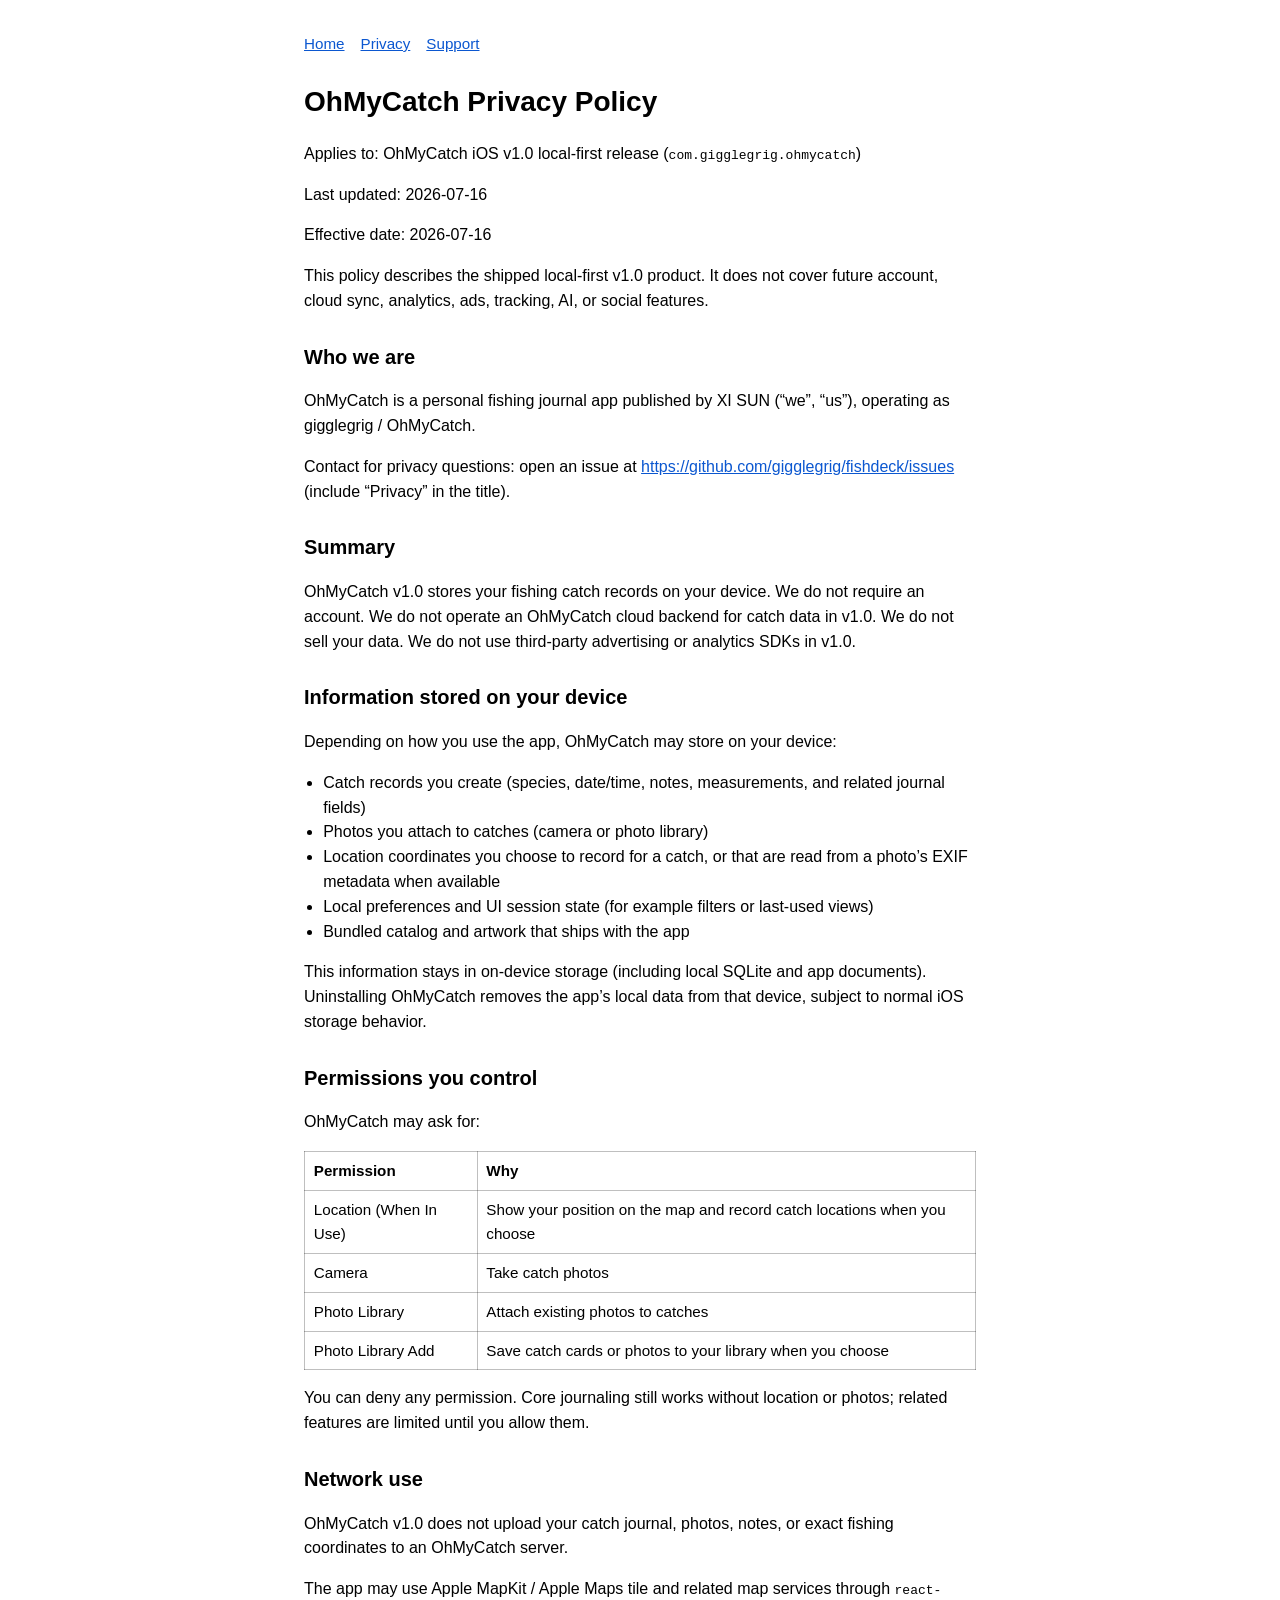
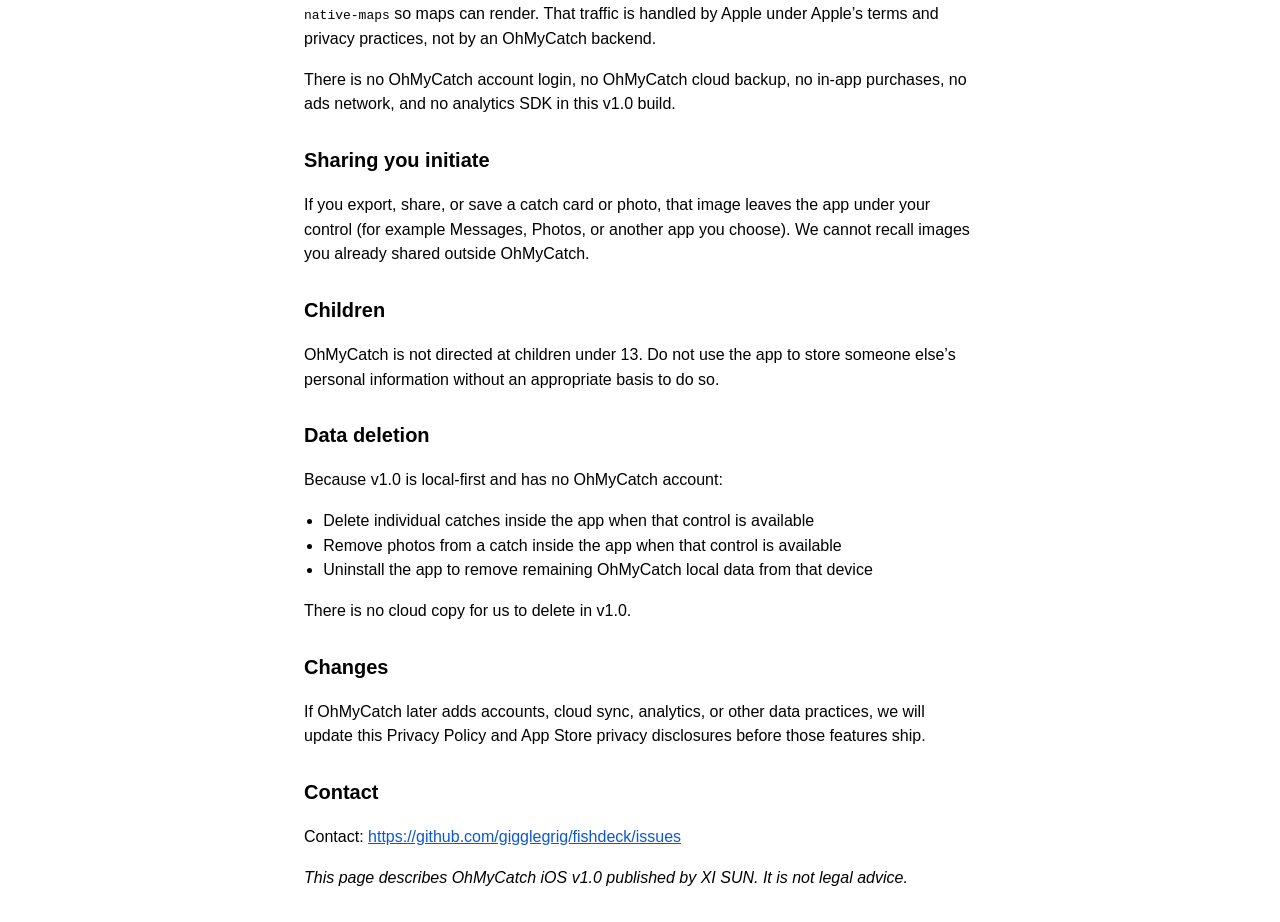
==== docs/privacy.html @ 8130366d "docs: rebrand public pages to OhMyCatch Update Privacy, Support, and Home for OhMyCatch and bundle I" ====
<!DOCTYPE html>
<html lang="en">
<head>
  <meta charset="utf-8" />
  <meta name="viewport" content="width=device-width, initial-scale=1" />
  <title>Privacy Policy — OhMyCatch</title>
  <style>
    :root { color-scheme: light dark; }
    body { font-family: -apple-system, BlinkMacSystemFont, "Segoe UI", sans-serif; line-height: 1.55; max-width: 42rem; margin: 2rem auto; padding: 0 1.25rem; }
    a { color: #0b57d0; }
    nav { display: flex; gap: 1rem; margin-bottom: 1.5rem; font-size: 0.95rem; }
    h1 { font-size: 1.75rem; }
    h2 { margin-top: 1.75rem; font-size: 1.25rem; }
    h3 { margin-top: 1.25rem; font-size: 1.05rem; }
    table { border-collapse: collapse; width: 100%; margin: 1rem 0; font-size: 0.95rem; }
    th, td { border: 1px solid color-mix(in srgb, CanvasText 25%, transparent); padding: 0.45rem 0.55rem; text-align: left; vertical-align: top; }
    ul { padding-left: 1.2rem; }
  </style>
</head>
<body>
  <nav>
    <a href="./index.html">Home</a>
    <a href="./privacy.html">Privacy</a>
    <a href="./support.html">Support</a>
  </nav>
  <h1>OhMyCatch Privacy Policy</h1>
<p>Applies to: OhMyCatch iOS v1.0 local-first release (<code>com.gigglegrig.ohmycatch</code>)</p>
<p>Last updated: 2026-07-16</p>
<p>Effective date: 2026-07-16</p>
<p>This policy describes the shipped local-first v1.0 product. It does not cover future account, cloud sync, analytics, ads, tracking, AI, or social features.</p>
<h2>Who we are</h2>
<p>OhMyCatch is a personal fishing journal app published by XI SUN (“we”, “us”), operating as gigglegrig / OhMyCatch.</p>
<p>Contact for privacy questions: open an issue at <a href="https://github.com/gigglegrig/fishdeck/issues">https://github.com/gigglegrig/fishdeck/issues</a> (include “Privacy” in the title).</p>
<h2>Summary</h2>
<p>OhMyCatch v1.0 stores your fishing catch records on your device. We do not require an account. We do not operate an OhMyCatch cloud backend for catch data in v1.0. We do not sell your data. We do not use third-party advertising or analytics SDKs in v1.0.</p>
<h2>Information stored on your device</h2>
<p>Depending on how you use the app, OhMyCatch may store on your device:</p>
<ul>
<li>Catch records you create (species, date/time, notes, measurements, and related journal fields)</li>
<li>Photos you attach to catches (camera or photo library)</li>
<li>Location coordinates you choose to record for a catch, or that are read from a photo’s EXIF metadata when available</li>
<li>Local preferences and UI session state (for example filters or last-used views)</li>
<li>Bundled catalog and artwork that ships with the app</li>
</ul>
<p>This information stays in on-device storage (including local SQLite and app documents). Uninstalling OhMyCatch removes the app’s local data from that device, subject to normal iOS storage behavior.</p>
<h2>Permissions you control</h2>
<p>OhMyCatch may ask for:</p>
<table>
<tr><th>Permission</th><th>Why</th></tr>
<tr><td>Location (When In Use)</td><td>Show your position on the map and record catch locations when you choose</td></tr>
<tr><td>Camera</td><td>Take catch photos</td></tr>
<tr><td>Photo Library</td><td>Attach existing photos to catches</td></tr>
<tr><td>Photo Library Add</td><td>Save catch cards or photos to your library when you choose</td></tr>
</table>
<p>You can deny any permission. Core journaling still works without location or photos; related features are limited until you allow them.</p>
<h2>Network use</h2>
<p>OhMyCatch v1.0 does not upload your catch journal, photos, notes, or exact fishing coordinates to an OhMyCatch server.</p>
<p>The app may use Apple MapKit / Apple Maps tile and related map services through <code>react-native-maps</code> so maps can render. That traffic is handled by Apple under Apple’s terms and privacy practices, not by an OhMyCatch backend.</p>
<p>There is no OhMyCatch account login, no OhMyCatch cloud backup, no in-app purchases, no ads network, and no analytics SDK in this v1.0 build.</p>
<h2>Sharing you initiate</h2>
<p>If you export, share, or save a catch card or photo, that image leaves the app under your control (for example Messages, Photos, or another app you choose). We cannot recall images you already shared outside OhMyCatch.</p>
<h2>Children</h2>
<p>OhMyCatch is not directed at children under 13. Do not use the app to store someone else’s personal information without an appropriate basis to do so.</p>
<h2>Data deletion</h2>
<p>Because v1.0 is local-first and has no OhMyCatch account:</p>
<ul>
<li>Delete individual catches inside the app when that control is available</li>
<li>Remove photos from a catch inside the app when that control is available</li>
<li>Uninstall the app to remove remaining OhMyCatch local data from that device</li>
</ul>
<p>There is no cloud copy for us to delete in v1.0.</p>
<h2>Changes</h2>
<p>If OhMyCatch later adds accounts, cloud sync, analytics, or other data practices, we will update this Privacy Policy and App Store privacy disclosures before those features ship.</p>
<h2>Contact</h2>
<p>Contact: <a href="https://github.com/gigglegrig/fishdeck/issues">https://github.com/gigglegrig/fishdeck/issues</a></p>
<p><em>This page describes OhMyCatch iOS v1.0 published by XI SUN. It is not legal advice.</em></p>
</body>
</html>
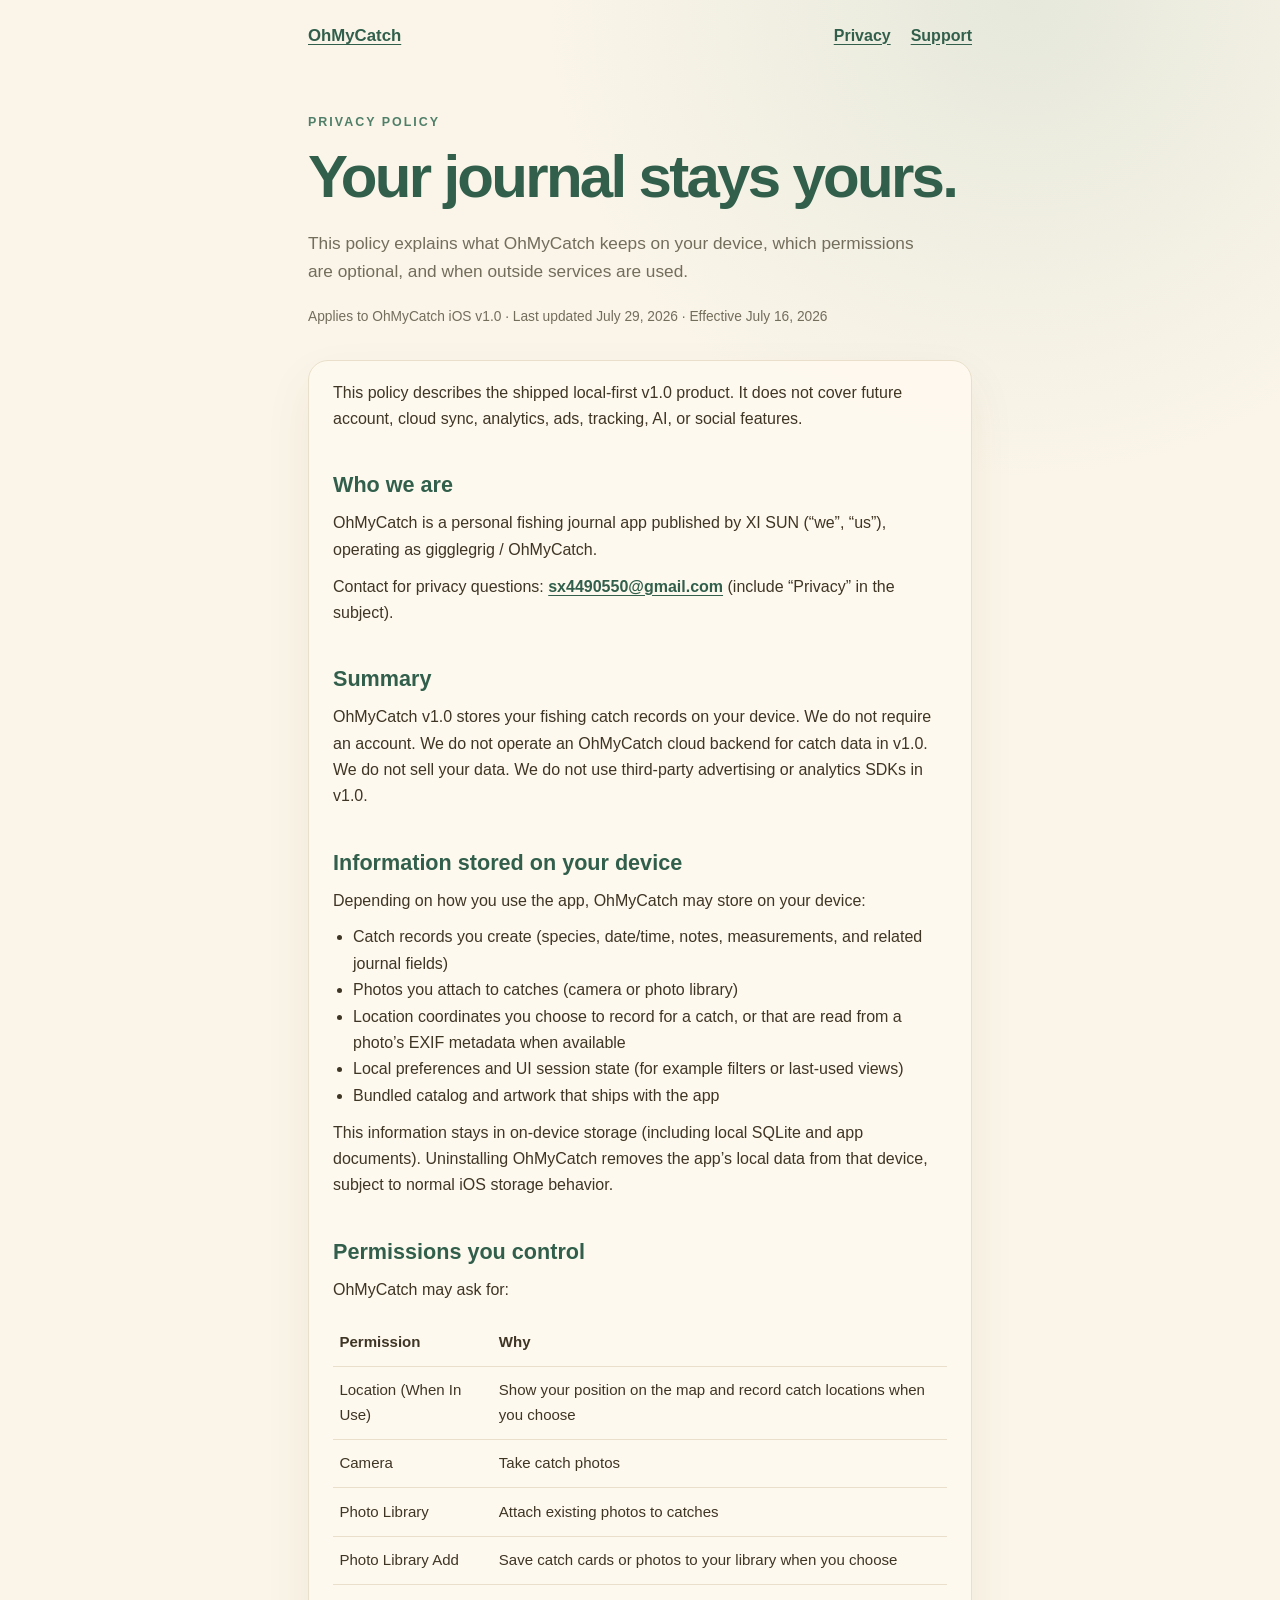
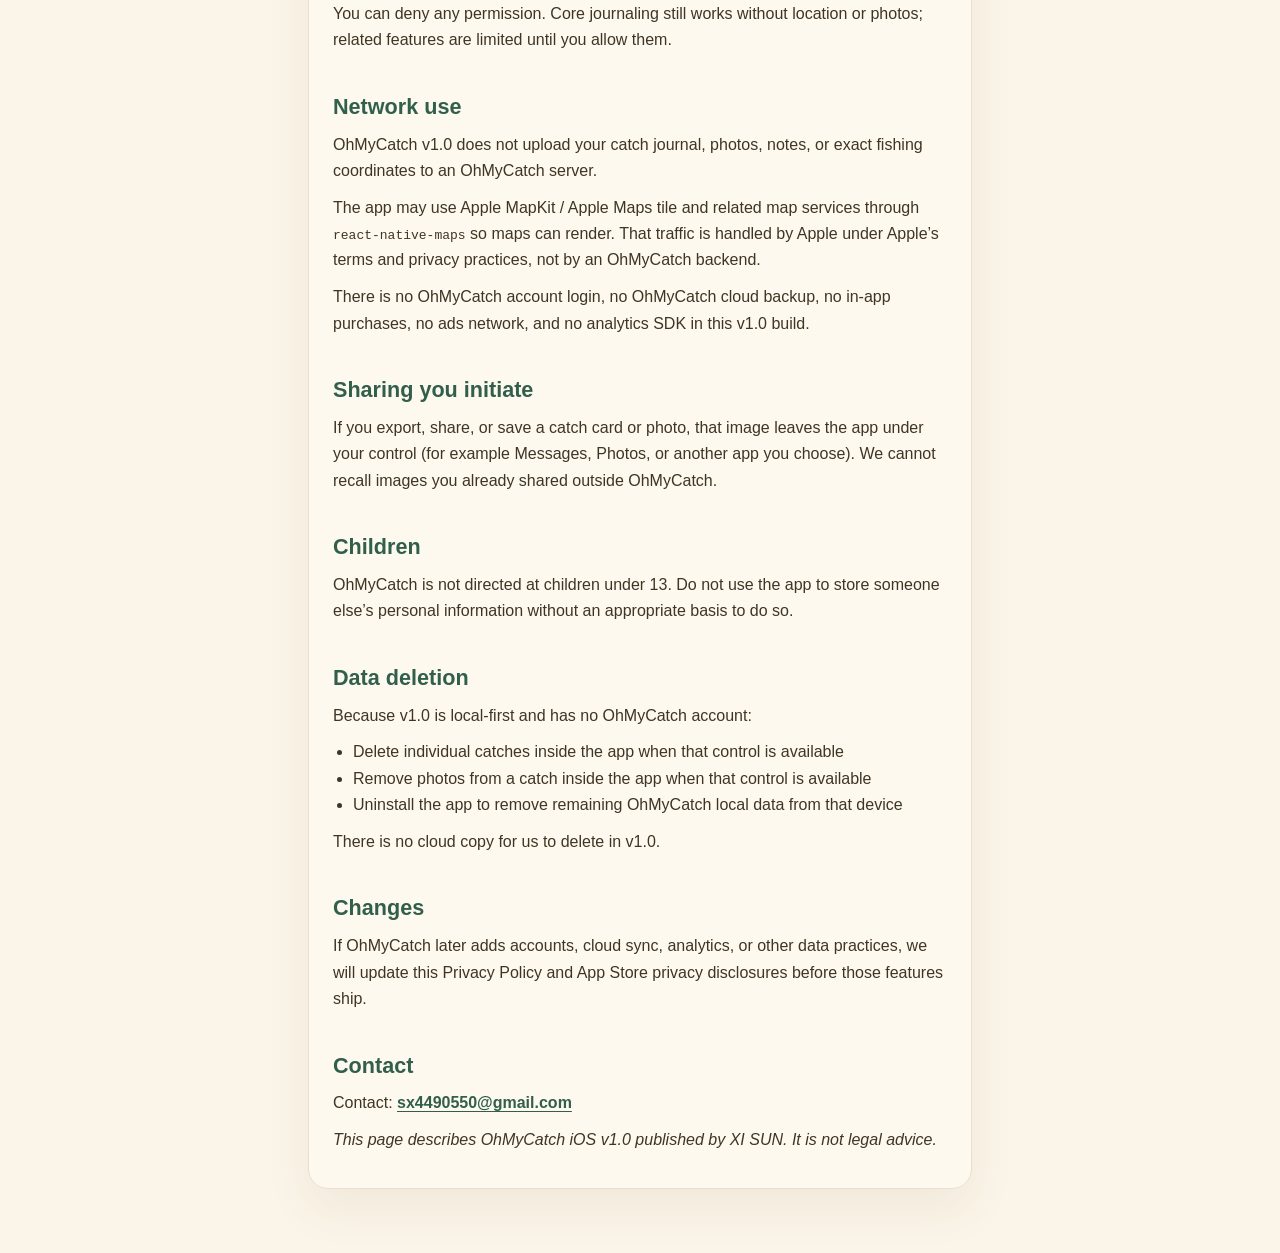
==== commit d1e12e18: "docs: refine support and privacy pages Give public support and privacy pages the same calm visual la" ====
--- a/docs/privacy.html
+++ b/docs/privacy.html
@@ -4,33 +4,24 @@
   <meta charset="utf-8" />
   <meta name="viewport" content="width=device-width, initial-scale=1" />
   <title>Privacy Policy — OhMyCatch</title>
-  <style>
-    :root { color-scheme: light dark; }
-    body { font-family: -apple-system, BlinkMacSystemFont, "Segoe UI", sans-serif; line-height: 1.55; max-width: 42rem; margin: 2rem auto; padding: 0 1.25rem; }
-    a { color: #0b57d0; }
-    nav { display: flex; gap: 1rem; margin-bottom: 1.5rem; font-size: 0.95rem; }
-    h1 { font-size: 1.75rem; }
-    h2 { margin-top: 1.75rem; font-size: 1.25rem; }
-    h3 { margin-top: 1.25rem; font-size: 1.05rem; }
-    table { border-collapse: collapse; width: 100%; margin: 1rem 0; font-size: 0.95rem; }
-    th, td { border: 1px solid color-mix(in srgb, CanvasText 25%, transparent); padding: 0.45rem 0.55rem; text-align: left; vertical-align: top; }
-    ul { padding-left: 1.2rem; }
-  </style>
+  <link rel="stylesheet" href="./styles.css" />
 </head>
 <body>
   <nav>
-    <a href="./index.html">Home</a>
+    <a href="./index.html">OhMyCatch</a>
     <a href="./privacy.html">Privacy</a>
     <a href="./support.html">Support</a>
   </nav>
-  <h1>OhMyCatch Privacy Policy</h1>
-<p>Applies to: OhMyCatch iOS v1.0 local-first release (<code>com.gigglegrig.ohmycatch</code>)</p>
-<p>Last updated: 2026-07-16</p>
-<p>Effective date: 2026-07-16</p>
+  <main>
+  <p class="eyebrow">Privacy Policy</p>
+  <h1>Your journal stays yours.</h1>
+  <p class="intro">This policy explains what OhMyCatch keeps on your device, which permissions are optional, and when outside services are used.</p>
+  <p class="meta">Applies to OhMyCatch iOS v1.0 · Last updated July 29, 2026 · Effective July 16, 2026</p>
+  <div class="card">
 <p>This policy describes the shipped local-first v1.0 product. It does not cover future account, cloud sync, analytics, ads, tracking, AI, or social features.</p>
 <h2>Who we are</h2>
 <p>OhMyCatch is a personal fishing journal app published by XI SUN (“we”, “us”), operating as gigglegrig / OhMyCatch.</p>
-<p>Contact for privacy questions: open an issue at <a href="https://github.com/gigglegrig/fishdeck/issues">https://github.com/gigglegrig/fishdeck/issues</a> (include “Privacy” in the title).</p>
+<p>Contact for privacy questions: <a href="mailto:sx4490550@gmail.com?subject=OhMyCatch%20Privacy">sx4490550@gmail.com</a> (include “Privacy” in the subject).</p>
 <h2>Summary</h2>
 <p>OhMyCatch v1.0 stores your fishing catch records on your device. We do not require an account. We do not operate an OhMyCatch cloud backend for catch data in v1.0. We do not sell your data. We do not use third-party advertising or analytics SDKs in v1.0.</p>
 <h2>Information stored on your device</h2>
@@ -72,7 +63,9 @@
 <h2>Changes</h2>
 <p>If OhMyCatch later adds accounts, cloud sync, analytics, or other data practices, we will update this Privacy Policy and App Store privacy disclosures before those features ship.</p>
 <h2>Contact</h2>
-<p>Contact: <a href="https://github.com/gigglegrig/fishdeck/issues">https://github.com/gigglegrig/fishdeck/issues</a></p>
+<p>Contact: <a href="mailto:sx4490550@gmail.com?subject=OhMyCatch%20Privacy">sx4490550@gmail.com</a></p>
 <p><em>This page describes OhMyCatch iOS v1.0 published by XI SUN. It is not legal advice.</em></p>
+  </div>
+  </main>
 </body>
 </html>
--- a/docs/styles.css
+++ b/docs/styles.css
@@ -0,0 +1,181 @@
+:root {
+  color-scheme: light;
+  --background: #fbf5e9;
+  --surface: #fffaf0;
+  --ink: #3f3525;
+  --muted: #736d5c;
+  --green: #507f69;
+  --green-dark: #315f4c;
+  --line: #e9dfca;
+  --gold: #f7edcf;
+}
+
+* {
+  box-sizing: border-box;
+}
+
+body {
+  background:
+    radial-gradient(circle at 80% 0%, rgb(133 175 158 / 18%), transparent 30rem),
+    var(--background);
+  color: var(--ink);
+  font-family:
+    -apple-system, BlinkMacSystemFont, "Segoe UI", sans-serif;
+  line-height: 1.65;
+  margin: 0;
+}
+
+main,
+nav {
+  margin-inline: auto;
+  max-width: 44rem;
+  padding-inline: 1.25rem;
+}
+
+nav {
+  align-items: center;
+  display: flex;
+  gap: 1.25rem;
+  min-height: 4.5rem;
+}
+
+nav a:first-child {
+  color: var(--green-dark);
+  font-size: 1.05rem;
+  font-weight: 750;
+  margin-right: auto;
+}
+
+a {
+  color: var(--green-dark);
+  font-weight: 650;
+  text-underline-offset: 0.18em;
+}
+
+main {
+  padding-bottom: 4rem;
+  padding-top: 2.5rem;
+}
+
+.eyebrow {
+  color: var(--green);
+  font-size: 0.78rem;
+  font-weight: 750;
+  letter-spacing: 0.16em;
+  margin: 0 0 0.5rem;
+  text-transform: uppercase;
+}
+
+h1,
+h2,
+h3 {
+  line-height: 1.2;
+}
+
+h1 {
+  color: var(--green-dark);
+  font-size: clamp(2.25rem, 8vw, 3.75rem);
+  letter-spacing: -0.045em;
+  margin: 0;
+}
+
+h2 {
+  color: var(--green-dark);
+  font-size: 1.35rem;
+  margin: 2.5rem 0 0.75rem;
+}
+
+h3 {
+  font-size: 1.05rem;
+  margin: 1.5rem 0 0.35rem;
+}
+
+p,
+ul {
+  margin-block: 0.65rem;
+}
+
+.intro {
+  color: var(--muted);
+  font-size: 1.08rem;
+  margin-top: 1rem;
+  max-width: 38rem;
+}
+
+.meta {
+  color: var(--muted);
+  font-size: 0.86rem;
+  margin-top: 1.25rem;
+}
+
+.card {
+  background: rgb(255 250 240 / 88%);
+  border: 1px solid var(--line);
+  border-radius: 1.25rem;
+  box-shadow: 0 1.25rem 3rem rgb(83 65 32 / 7%);
+  margin-top: 2rem;
+  padding: 0.5rem 1.5rem 1.5rem;
+}
+
+.contact {
+  align-items: flex-start;
+  background: var(--gold);
+  border: 1px solid #ead9a7;
+  border-radius: 1rem;
+  display: flex;
+  flex-direction: column;
+  gap: 0.65rem;
+  margin-top: 1rem;
+  padding: 1rem 1.1rem;
+}
+
+.button {
+  background: var(--green);
+  border-radius: 999px;
+  color: white;
+  display: inline-block;
+  padding: 0.65rem 1rem;
+  text-decoration: none;
+}
+
+table {
+  border-collapse: collapse;
+  font-size: 0.94rem;
+  margin: 1rem 0;
+  width: 100%;
+}
+
+th,
+td {
+  border-bottom: 1px solid var(--line);
+  padding: 0.7rem 0.4rem;
+  text-align: left;
+  vertical-align: top;
+}
+
+ul {
+  padding-left: 1.25rem;
+}
+
+@media (max-width: 36rem) {
+  nav {
+    gap: 0.8rem;
+  }
+
+  nav a {
+    font-size: 0.9rem;
+  }
+
+  main {
+    padding-top: 1.5rem;
+  }
+
+  .card {
+    padding-inline: 1.1rem;
+  }
+
+  table {
+    display: block;
+    overflow-x: auto;
+  }
+}
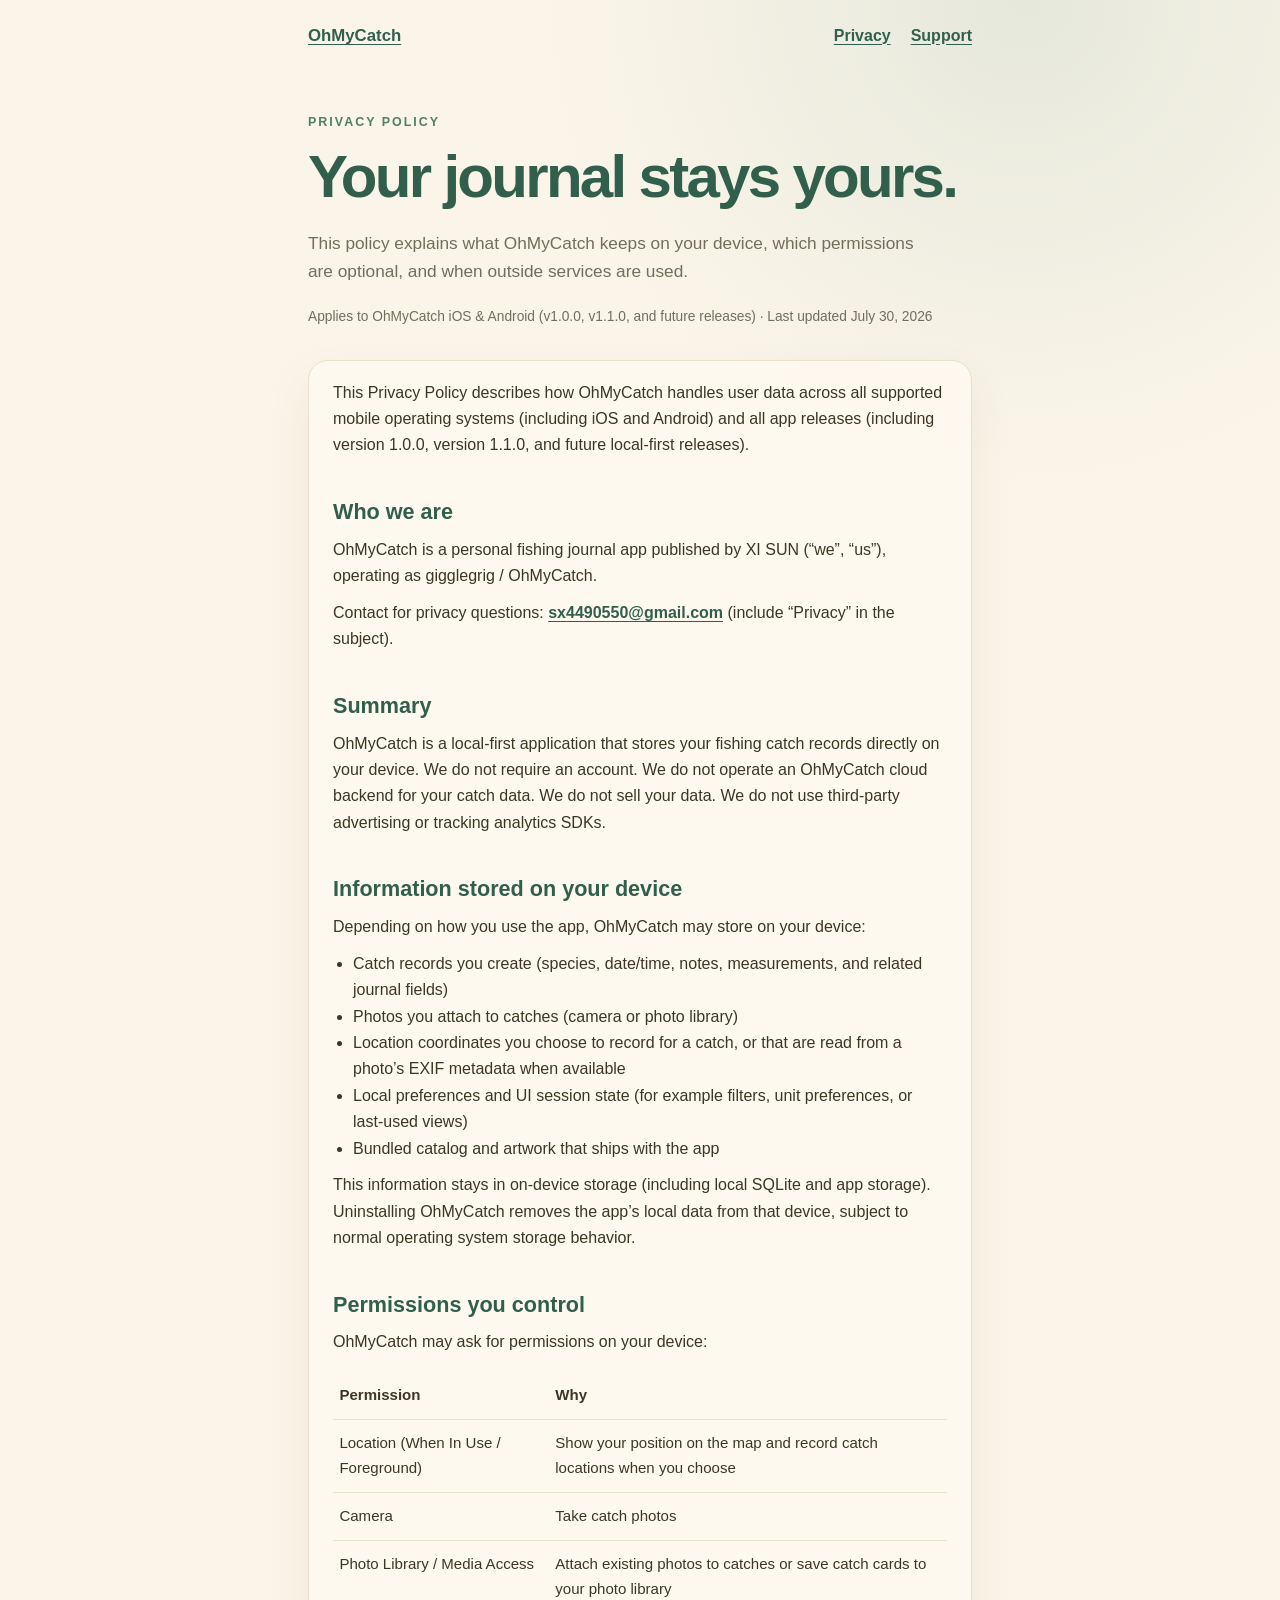
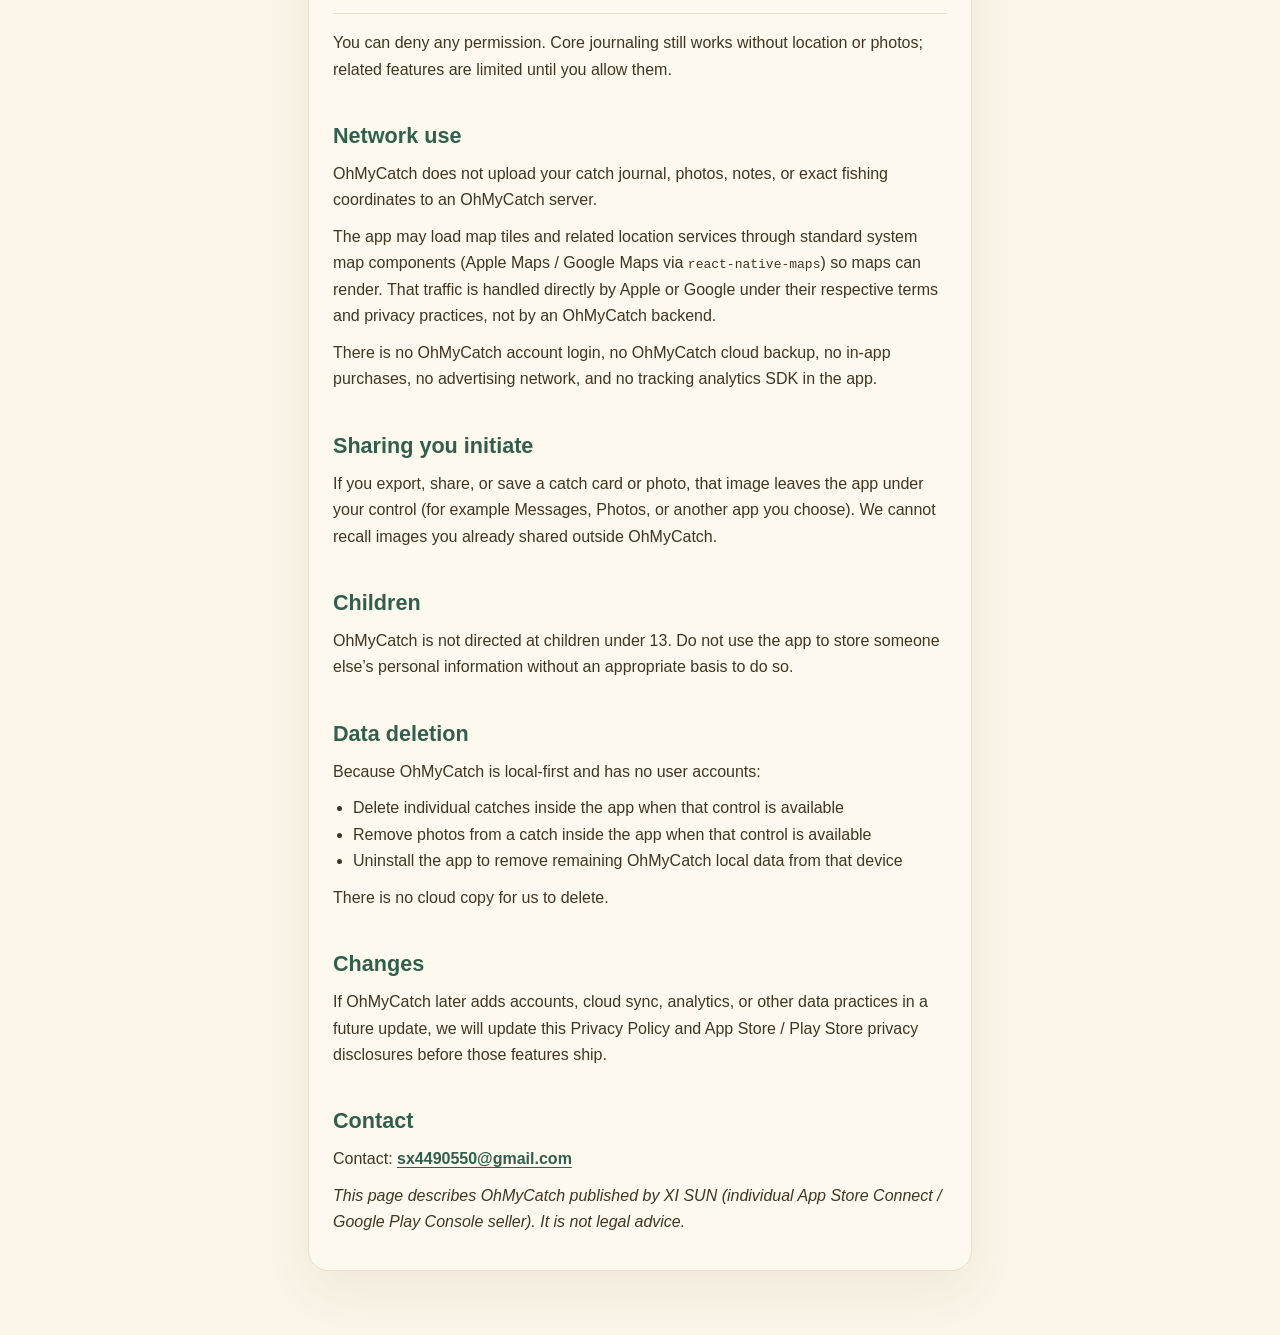
==== commit efee6d01: "docs(privacy): update live privacy.html to be generalized for all OS and all releases" ====
--- a/docs/privacy.html
+++ b/docs/privacy.html
@@ -16,55 +16,54 @@
   <p class="eyebrow">Privacy Policy</p>
   <h1>Your journal stays yours.</h1>
   <p class="intro">This policy explains what OhMyCatch keeps on your device, which permissions are optional, and when outside services are used.</p>
-  <p class="meta">Applies to OhMyCatch iOS v1.0 · Last updated July 29, 2026 · Effective July 16, 2026</p>
+  <p class="meta">Applies to OhMyCatch iOS &amp; Android (v1.0.0, v1.1.0, and future releases) · Last updated July 30, 2026</p>
   <div class="card">
-<p>This policy describes the shipped local-first v1.0 product. It does not cover future account, cloud sync, analytics, ads, tracking, AI, or social features.</p>
+<p>This Privacy Policy describes how OhMyCatch handles user data across all supported mobile operating systems (including iOS and Android) and all app releases (including version 1.0.0, version 1.1.0, and future local-first releases).</p>
 <h2>Who we are</h2>
 <p>OhMyCatch is a personal fishing journal app published by XI SUN (“we”, “us”), operating as gigglegrig / OhMyCatch.</p>
 <p>Contact for privacy questions: <a href="mailto:sx4490550@gmail.com?subject=OhMyCatch%20Privacy">sx4490550@gmail.com</a> (include “Privacy” in the subject).</p>
 <h2>Summary</h2>
-<p>OhMyCatch v1.0 stores your fishing catch records on your device. We do not require an account. We do not operate an OhMyCatch cloud backend for catch data in v1.0. We do not sell your data. We do not use third-party advertising or analytics SDKs in v1.0.</p>
+<p>OhMyCatch is a local-first application that stores your fishing catch records directly on your device. We do not require an account. We do not operate an OhMyCatch cloud backend for your catch data. We do not sell your data. We do not use third-party advertising or tracking analytics SDKs.</p>
 <h2>Information stored on your device</h2>
 <p>Depending on how you use the app, OhMyCatch may store on your device:</p>
 <ul>
 <li>Catch records you create (species, date/time, notes, measurements, and related journal fields)</li>
 <li>Photos you attach to catches (camera or photo library)</li>
 <li>Location coordinates you choose to record for a catch, or that are read from a photo’s EXIF metadata when available</li>
-<li>Local preferences and UI session state (for example filters or last-used views)</li>
+<li>Local preferences and UI session state (for example filters, unit preferences, or last-used views)</li>
 <li>Bundled catalog and artwork that ships with the app</li>
 </ul>
-<p>This information stays in on-device storage (including local SQLite and app documents). Uninstalling OhMyCatch removes the app’s local data from that device, subject to normal iOS storage behavior.</p>
+<p>This information stays in on-device storage (including local SQLite and app storage). Uninstalling OhMyCatch removes the app’s local data from that device, subject to normal operating system storage behavior.</p>
 <h2>Permissions you control</h2>
-<p>OhMyCatch may ask for:</p>
+<p>OhMyCatch may ask for permissions on your device:</p>
 <table>
 <tr><th>Permission</th><th>Why</th></tr>
-<tr><td>Location (When In Use)</td><td>Show your position on the map and record catch locations when you choose</td></tr>
+<tr><td>Location (When In Use / Foreground)</td><td>Show your position on the map and record catch locations when you choose</td></tr>
 <tr><td>Camera</td><td>Take catch photos</td></tr>
-<tr><td>Photo Library</td><td>Attach existing photos to catches</td></tr>
-<tr><td>Photo Library Add</td><td>Save catch cards or photos to your library when you choose</td></tr>
+<tr><td>Photo Library / Media Access</td><td>Attach existing photos to catches or save catch cards to your photo library</td></tr>
 </table>
 <p>You can deny any permission. Core journaling still works without location or photos; related features are limited until you allow them.</p>
 <h2>Network use</h2>
-<p>OhMyCatch v1.0 does not upload your catch journal, photos, notes, or exact fishing coordinates to an OhMyCatch server.</p>
-<p>The app may use Apple MapKit / Apple Maps tile and related map services through <code>react-native-maps</code> so maps can render. That traffic is handled by Apple under Apple’s terms and privacy practices, not by an OhMyCatch backend.</p>
-<p>There is no OhMyCatch account login, no OhMyCatch cloud backup, no in-app purchases, no ads network, and no analytics SDK in this v1.0 build.</p>
+<p>OhMyCatch does not upload your catch journal, photos, notes, or exact fishing coordinates to an OhMyCatch server.</p>
+<p>The app may load map tiles and related location services through standard system map components (Apple Maps / Google Maps via <code>react-native-maps</code>) so maps can render. That traffic is handled directly by Apple or Google under their respective terms and privacy practices, not by an OhMyCatch backend.</p>
+<p>There is no OhMyCatch account login, no OhMyCatch cloud backup, no in-app purchases, no advertising network, and no tracking analytics SDK in the app.</p>
 <h2>Sharing you initiate</h2>
 <p>If you export, share, or save a catch card or photo, that image leaves the app under your control (for example Messages, Photos, or another app you choose). We cannot recall images you already shared outside OhMyCatch.</p>
 <h2>Children</h2>
 <p>OhMyCatch is not directed at children under 13. Do not use the app to store someone else’s personal information without an appropriate basis to do so.</p>
 <h2>Data deletion</h2>
-<p>Because v1.0 is local-first and has no OhMyCatch account:</p>
+<p>Because OhMyCatch is local-first and has no user accounts:</p>
 <ul>
 <li>Delete individual catches inside the app when that control is available</li>
 <li>Remove photos from a catch inside the app when that control is available</li>
 <li>Uninstall the app to remove remaining OhMyCatch local data from that device</li>
 </ul>
-<p>There is no cloud copy for us to delete in v1.0.</p>
+<p>There is no cloud copy for us to delete.</p>
 <h2>Changes</h2>
-<p>If OhMyCatch later adds accounts, cloud sync, analytics, or other data practices, we will update this Privacy Policy and App Store privacy disclosures before those features ship.</p>
+<p>If OhMyCatch later adds accounts, cloud sync, analytics, or other data practices in a future update, we will update this Privacy Policy and App Store / Play Store privacy disclosures before those features ship.</p>
 <h2>Contact</h2>
 <p>Contact: <a href="mailto:sx4490550@gmail.com?subject=OhMyCatch%20Privacy">sx4490550@gmail.com</a></p>
-<p><em>This page describes OhMyCatch iOS v1.0 published by XI SUN. It is not legal advice.</em></p>
+<p><em>This page describes OhMyCatch published by XI SUN (individual App Store Connect / Google Play Console seller). It is not legal advice.</em></p>
   </div>
   </main>
 </body>
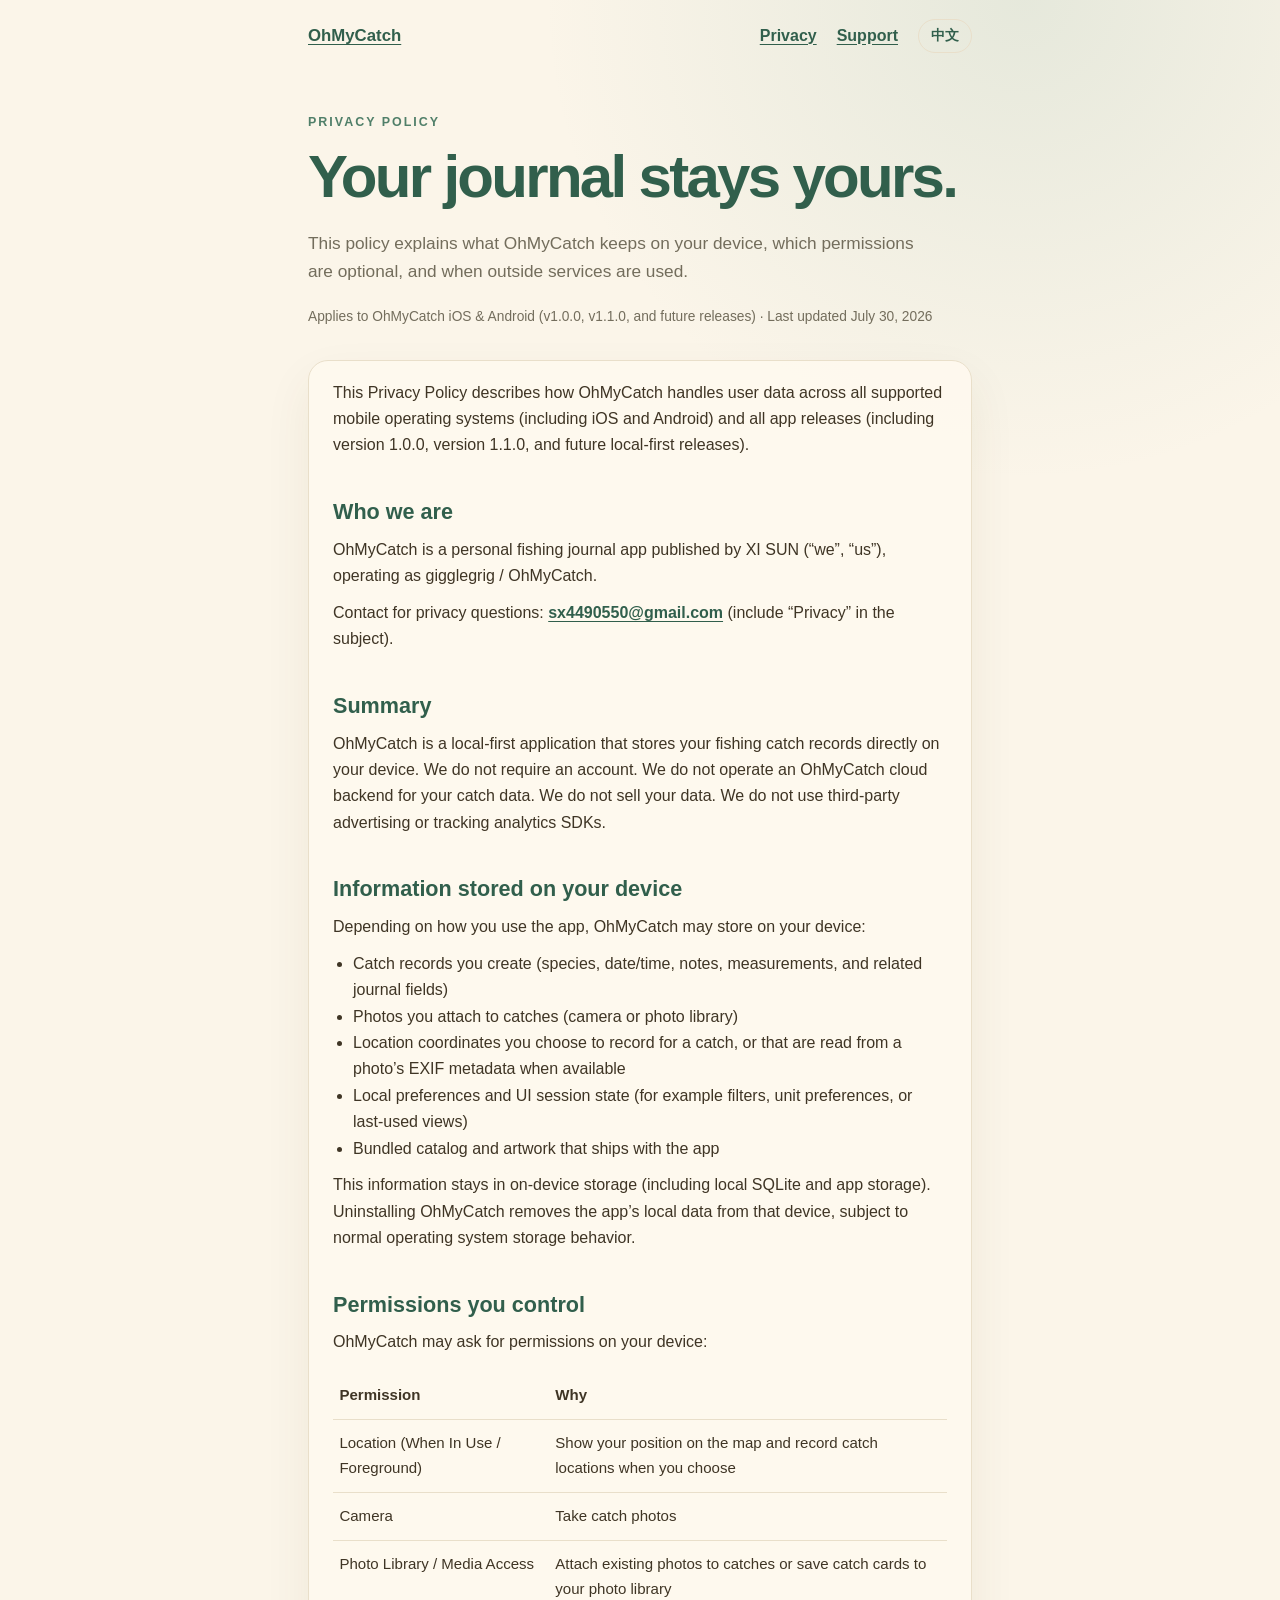
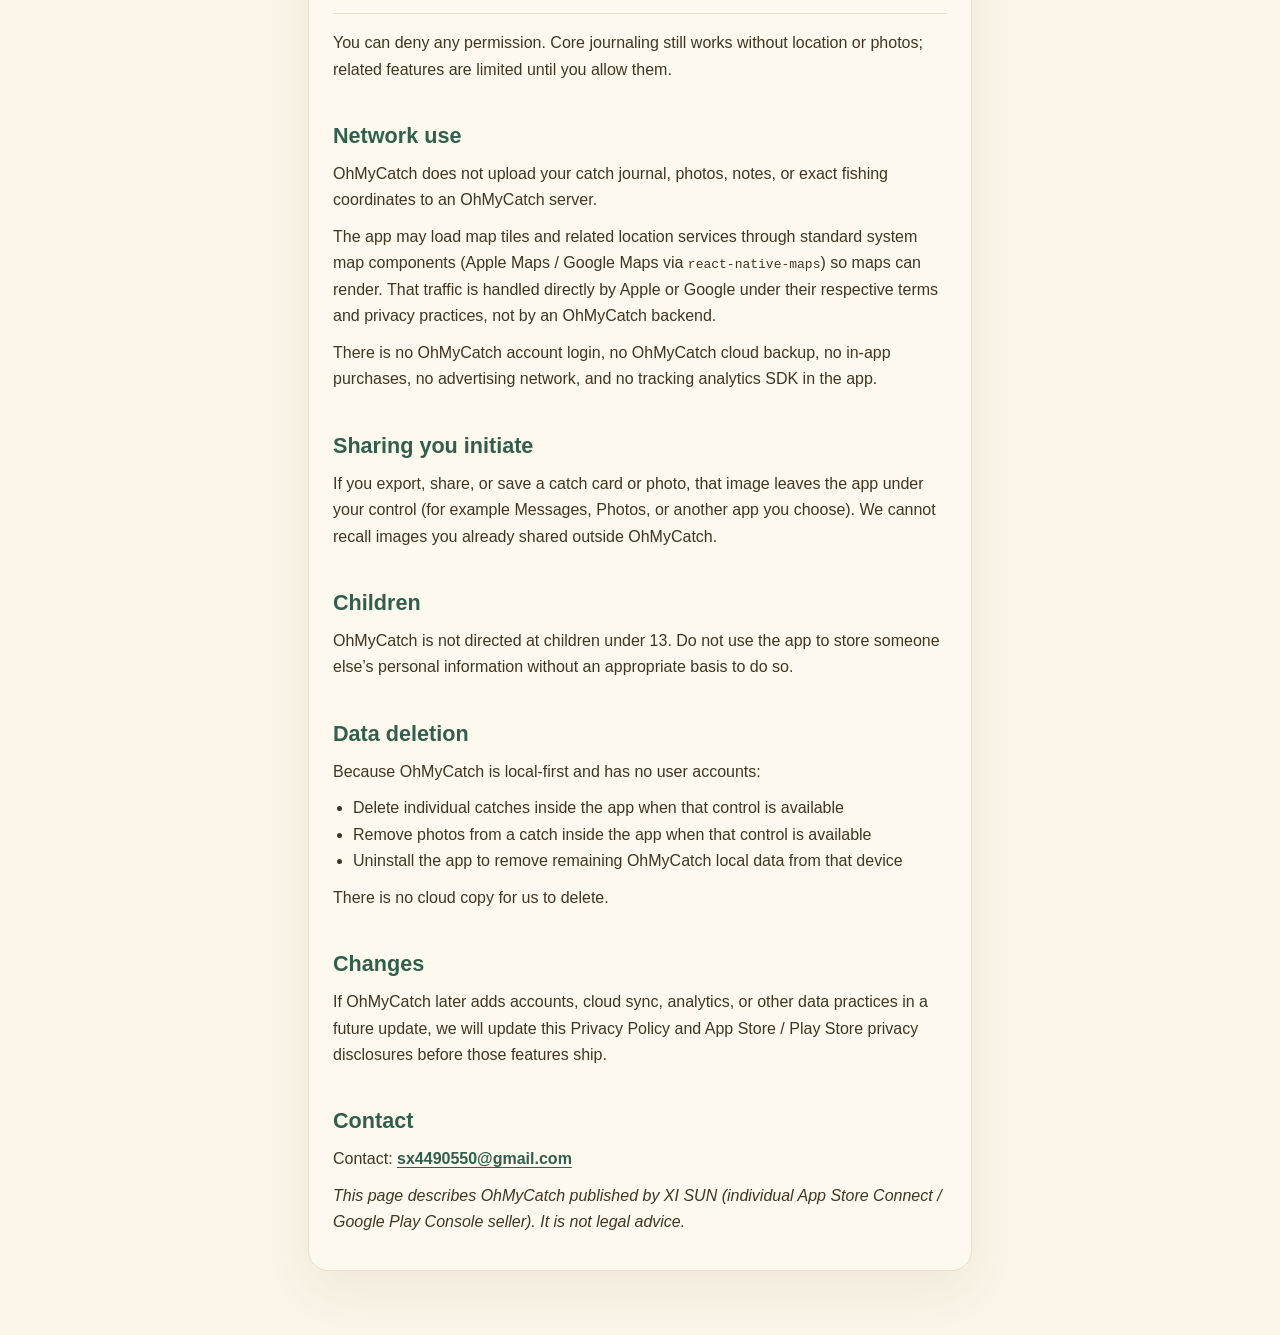
==== commit 93852965: "docs: add bilingual EN/zh pages with language switcher Add a shared i18n.js switcher (localStorage-p" ====
--- a/docs/privacy.html
+++ b/docs/privacy.html
@@ -9,10 +9,14 @@
 <body>
   <nav>
     <a href="./index.html">OhMyCatch</a>
-    <a href="./privacy.html">Privacy</a>
-    <a href="./support.html">Support</a>
+    <a href="./privacy.html" data-lang="en">Privacy</a>
+    <a href="./privacy.html" data-lang="zh">隐私</a>
+    <a href="./support.html" data-lang="en">Support</a>
+    <a href="./support.html" data-lang="zh">支持</a>
+    <button class="lang-switch" data-lang-switch aria-label="Switch language">中文</button>
   </nav>
   <main>
+  <div data-lang="en">
   <p class="eyebrow">Privacy Policy</p>
   <h1>Your journal stays yours.</h1>
   <p class="intro">This policy explains what OhMyCatch keeps on your device, which permissions are optional, and when outside services are used.</p>
@@ -65,6 +69,62 @@
 <p>Contact: <a href="mailto:sx4490550@gmail.com?subject=OhMyCatch%20Privacy">sx4490550@gmail.com</a></p>
 <p><em>This page describes OhMyCatch published by XI SUN (individual App Store Connect / Google Play Console seller). It is not legal advice.</em></p>
   </div>
+  </div>
+  <div data-lang="zh" hidden>
+  <p class="eyebrow">隐私政策</p>
+  <h1>你的日记永远属于你。</h1>
+  <p class="intro">本政策说明 OhMyCatch 在你的设备上保存哪些内容、哪些权限是可选的、以及何时会使用外部服务。</p>
+  <p class="meta">适用于 OhMyCatch iOS 与 Android（v1.0.0、v1.1.0 及后续版本）· 最后更新：2026 年 7 月 30 日</p>
+  <div class="card">
+<p>本隐私政策说明 OhMyCatch 在所有受支持的移动操作系统（包括 iOS 和 Android）以及所有应用版本（包括 1.0.0、1.1.0 及后续本地优先版本）中如何处理用户数据。</p>
+<h2>我们是谁</h2>
+<p>OhMyCatch 是一款个人钓鱼日记应用，由 XI SUN（“我们”）发布，以 gigglegrig / OhMyCatch 名义运营。</p>
+<p>隐私问题联系方式：<a href="mailto:sx4490550@gmail.com?subject=OhMyCatch%20Privacy">sx4490550@gmail.com</a>（请在主题中注明“Privacy”）。</p>
+<h2>摘要</h2>
+<p>OhMyCatch 是一款本地优先应用，你的钓鱼渔获记录直接保存在设备上。我们不需要账户。我们不为你的渔获数据运营 OhMyCatch 云后端。我们不出售你的数据。我们不使用第三方广告或跟踪分析 SDK。</p>
+<h2>保存在设备上的信息</h2>
+<p>根据你的使用方式，OhMyCatch 可能会在设备上保存：</p>
+<ul>
+<li>你创建的渔获记录（鱼种、日期/时间、备注、尺寸及相关的日记字段）</li>
+<li>你附加到渔获的照片（相机或相册）</li>
+<li>你选择记录的渔获位置坐标，或从照片 EXIF 元数据中读取的坐标（如可用）</li>
+<li>本地偏好设置和界面会话状态（例如筛选条件、单位偏好或最近使用的视图）</li>
+<li>随应用内置的图鉴和美术资源</li>
+</ul>
+<p>这些信息保存在设备本地存储（包括本地 SQLite 和应用存储）中。卸载 OhMyCatch 会从该设备移除应用本地数据（遵循操作系统正常的存储行为）。</p>
+<h2>你可控制的权限</h2>
+<p>OhMyCatch 可能会请求你的设备权限：</p>
+<table>
+<tr><th>权限</th><th>用途</th></tr>
+<tr><td>位置（使用时 / 前台）</td><td>在地图上显示你的位置，并在你选择时记录渔获地点</td></tr>
+<tr><td>相机</td><td>拍摄渔获照片</td></tr>
+<tr><td>相册 / 媒体访问</td><td>将已有照片附加到渔获，或将渔获卡片保存到相册</td></tr>
+</table>
+<p>你可以拒绝任何权限。没有位置或照片，核心日记功能仍然可用；相关功能会在允许权限后恢复。</p>
+<h2>网络使用</h2>
+<p>OhMyCatch 不会将你的渔获日记、照片、备注或精确钓鱼坐标上传到 OhMyCatch 服务器。</p>
+<p>应用可能通过标准的系统地图组件（通过 <code>react-native-maps</code> 使用 Apple 地图 / Google 地图）加载地图瓦片及相关位置服务，以便地图正常渲染。这部分流量由 Apple 或 Google 按其各自的条款和隐私实践直接处理，而非由 OhMyCatch 后端处理。</p>
+<p>应用中没有任何 OhMyCatch 账户登录、OhMyCatch 云备份、应用内购买、广告网络或跟踪分析 SDK。</p>
+<h2>你主动发起的分享</h2>
+<p>如果你导出、分享或保存渔获卡片或照片，该图片在你的控制下离开应用（例如通过“信息”、相册或其他你选择的应用）。我们无法撤回你已经在 OhMyCatch 之外分享的图片。</p>
+<h2>儿童</h2>
+<p>OhMyCatch 并非面向 13 岁以下儿童。请勿在没有适当依据的情况下使用本应用存储他人的个人信息。</p>
+<h2>数据删除</h2>
+<p>由于 OhMyCatch 是本地优先且没有用户账户：</p>
+<ul>
+<li>在应用中删除单条渔获（在提供该功能时）</li>
+<li>在应用中移除渔获的照片（在提供该功能时）</li>
+<li>卸载应用以移除该设备上剩余的 OhMyCatch 本地数据</li>
+</ul>
+<p>我们没有可供删除的云端副本。</p>
+<h2>变更</h2>
+<p>如果 OhMyCatch 日后在更新中加入账户、云同步、分析或其他数据处理方式，我们会在这些功能上线前更新本隐私政策以及 App Store / Play Store 隐私披露。</p>
+<h2>联系方式</h2>
+<p>联系：<a href="mailto:sx4490550@gmail.com?subject=OhMyCatch%20Privacy">sx4490550@gmail.com</a></p>
+<p><em>本页面描述由 XI SUN（个人 App Store Connect / Google Play Console 卖家）发布的 OhMyCatch。本内容不构成法律意见。</em></p>
+  </div>
+  </div>
   </main>
+  <script src="./i18n.js"></script>
 </body>
 </html>
--- a/docs/styles.css
+++ b/docs/styles.css
@@ -179,3 +179,24 @@
     overflow-x: auto;
   }
 }
+
+.lang-switch {
+  background: transparent;
+  border: 1px solid var(--line);
+  border-radius: 999px;
+  color: var(--green-dark);
+  cursor: pointer;
+  font: inherit;
+  font-size: 0.85rem;
+  font-weight: 650;
+  padding: 0.3rem 0.75rem;
+}
+
+.lang-switch:hover {
+  background: var(--gold);
+}
+
+[hidden] {
+  display: none !important;
+}
+
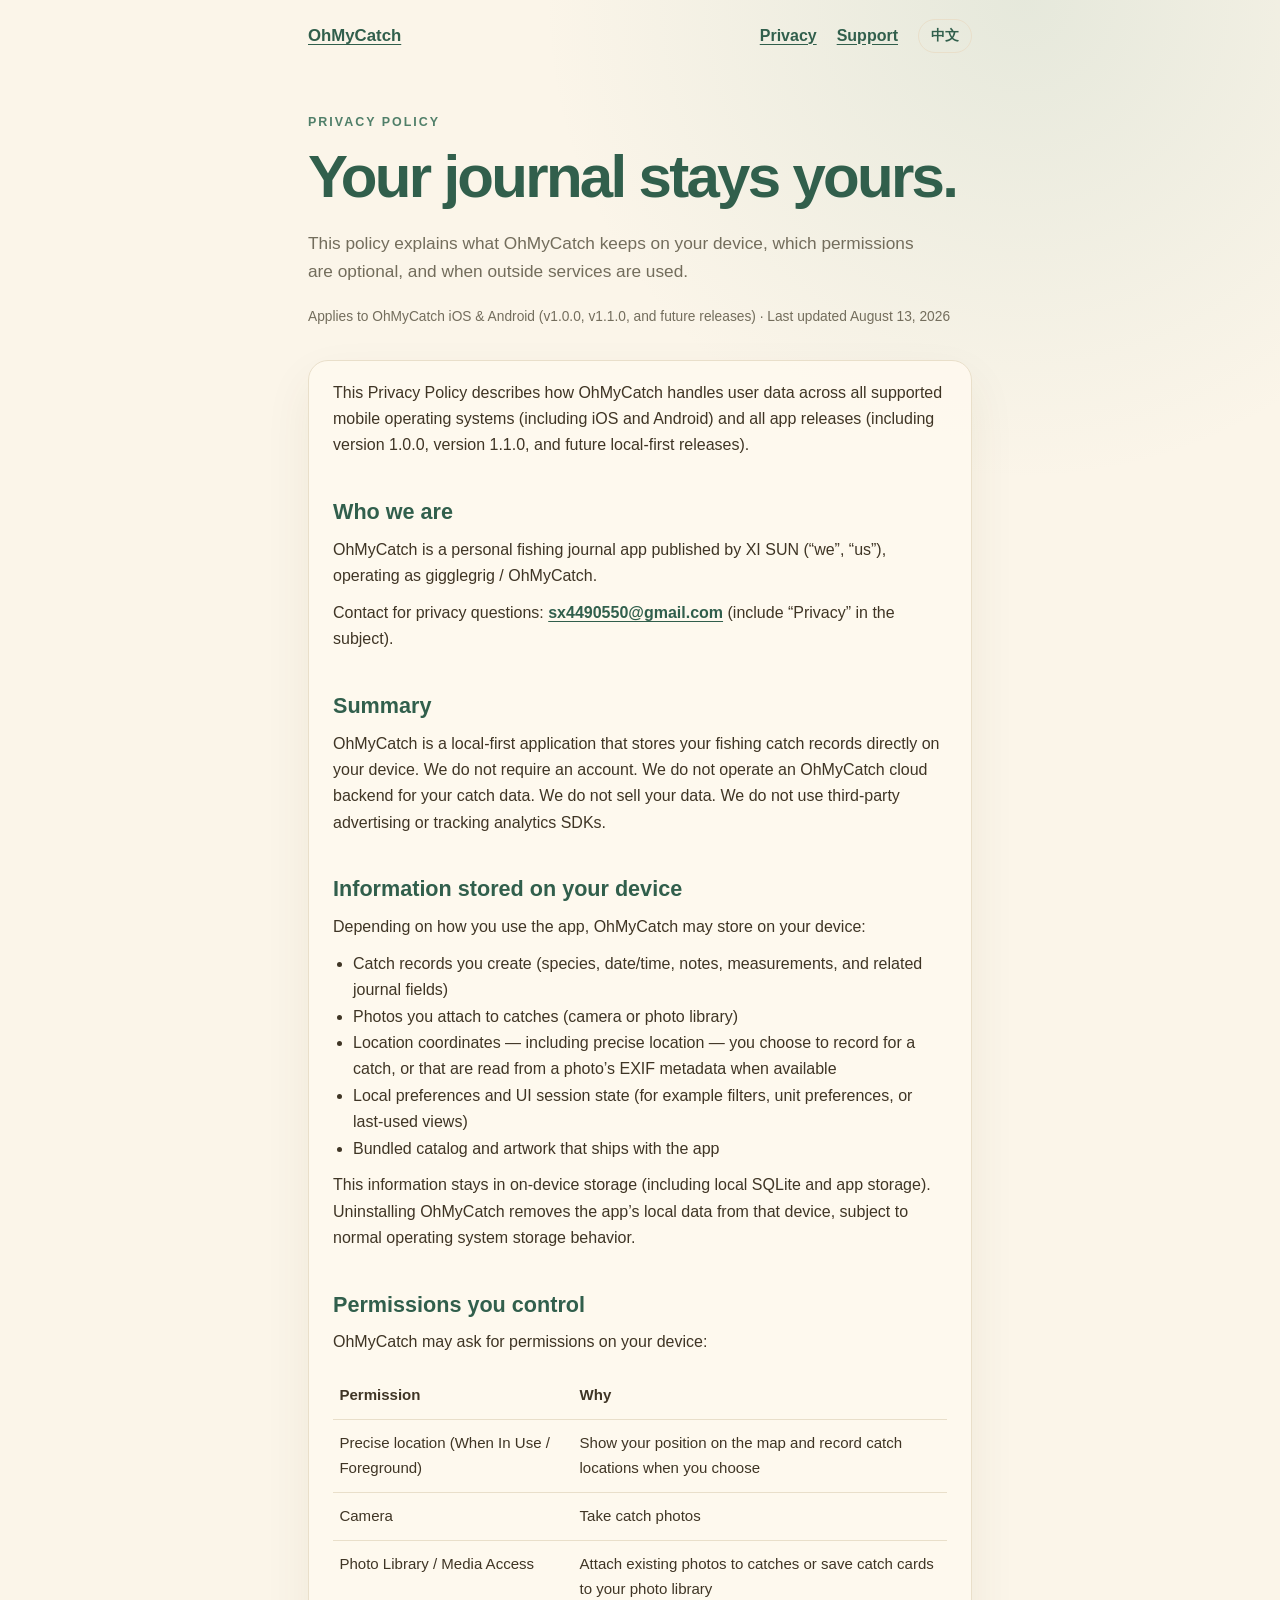
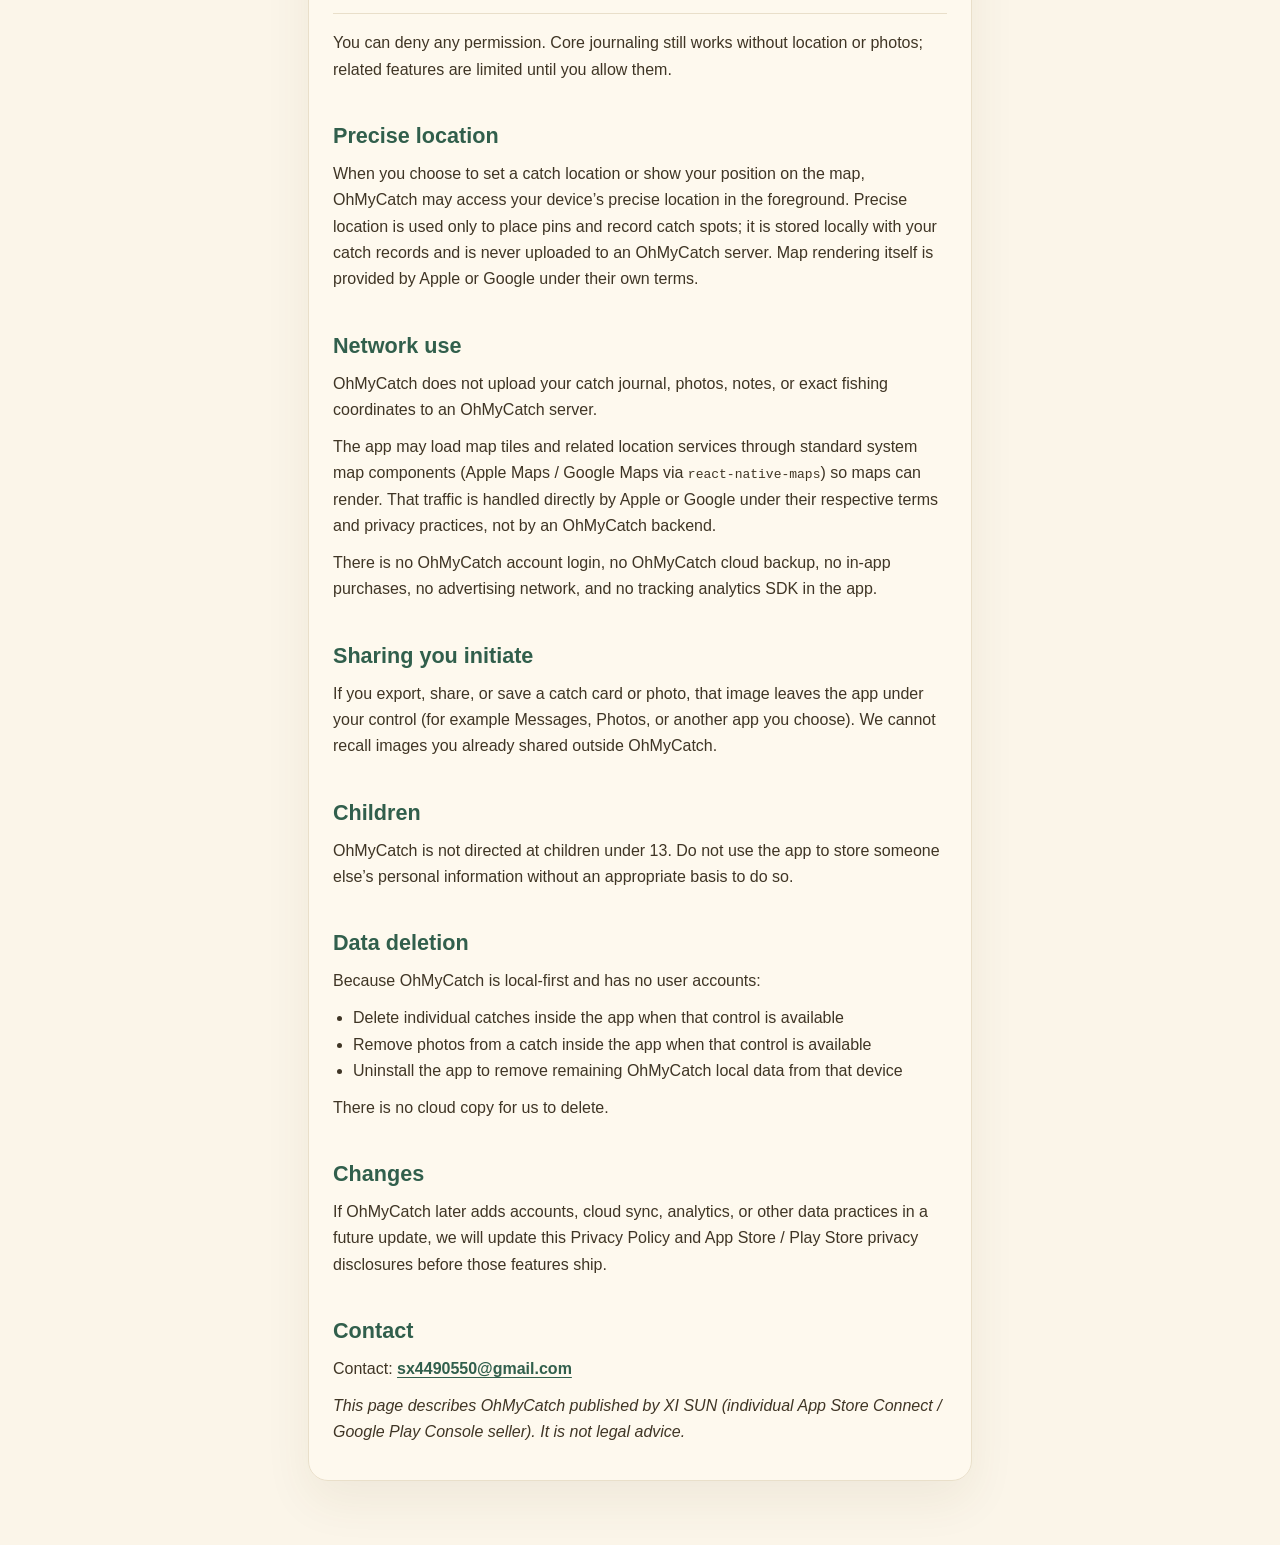
==== commit 89fe070e: "docs(privacy): disclose precise-location handling for Play Data safety" ====
--- a/docs/privacy.html
+++ b/docs/privacy.html
@@ -20,7 +20,7 @@
   <p class="eyebrow">Privacy Policy</p>
   <h1>Your journal stays yours.</h1>
   <p class="intro">This policy explains what OhMyCatch keeps on your device, which permissions are optional, and when outside services are used.</p>
-  <p class="meta">Applies to OhMyCatch iOS &amp; Android (v1.0.0, v1.1.0, and future releases) · Last updated July 30, 2026</p>
+  <p class="meta">Applies to OhMyCatch iOS &amp; Android (v1.0.0, v1.1.0, and future releases) · Last updated August 13, 2026</p>
   <div class="card">
 <p>This Privacy Policy describes how OhMyCatch handles user data across all supported mobile operating systems (including iOS and Android) and all app releases (including version 1.0.0, version 1.1.0, and future local-first releases).</p>
 <h2>Who we are</h2>
@@ -33,7 +33,7 @@
 <ul>
 <li>Catch records you create (species, date/time, notes, measurements, and related journal fields)</li>
 <li>Photos you attach to catches (camera or photo library)</li>
-<li>Location coordinates you choose to record for a catch, or that are read from a photo’s EXIF metadata when available</li>
+<li>Location coordinates — including precise location — you choose to record for a catch, or that are read from a photo’s EXIF metadata when available</li>
 <li>Local preferences and UI session state (for example filters, unit preferences, or last-used views)</li>
 <li>Bundled catalog and artwork that ships with the app</li>
 </ul>
@@ -42,11 +42,13 @@
 <p>OhMyCatch may ask for permissions on your device:</p>
 <table>
 <tr><th>Permission</th><th>Why</th></tr>
-<tr><td>Location (When In Use / Foreground)</td><td>Show your position on the map and record catch locations when you choose</td></tr>
+<tr><td>Precise location (When In Use / Foreground)</td><td>Show your position on the map and record catch locations when you choose</td></tr>
 <tr><td>Camera</td><td>Take catch photos</td></tr>
 <tr><td>Photo Library / Media Access</td><td>Attach existing photos to catches or save catch cards to your photo library</td></tr>
 </table>
 <p>You can deny any permission. Core journaling still works without location or photos; related features are limited until you allow them.</p>
+<h2>Precise location</h2>
+<p>When you choose to set a catch location or show your position on the map, OhMyCatch may access your device’s precise location in the foreground. Precise location is used only to place pins and record catch spots; it is stored locally with your catch records and is never uploaded to an OhMyCatch server. Map rendering itself is provided by Apple or Google under their own terms.</p>
 <h2>Network use</h2>
 <p>OhMyCatch does not upload your catch journal, photos, notes, or exact fishing coordinates to an OhMyCatch server.</p>
 <p>The app may load map tiles and related location services through standard system map components (Apple Maps / Google Maps via <code>react-native-maps</code>) so maps can render. That traffic is handled directly by Apple or Google under their respective terms and privacy practices, not by an OhMyCatch backend.</p>
@@ -74,7 +76,7 @@
   <p class="eyebrow">隐私政策</p>
   <h1>你的日记永远属于你。</h1>
   <p class="intro">本政策说明 OhMyCatch 在你的设备上保存哪些内容、哪些权限是可选的、以及何时会使用外部服务。</p>
-  <p class="meta">适用于 OhMyCatch iOS 与 Android（v1.0.0、v1.1.0 及后续版本）· 最后更新：2026 年 7 月 30 日</p>
+  <p class="meta">适用于 OhMyCatch iOS 与 Android（v1.0.0、v1.1.0 及后续版本）· 最后更新：2026 年 8 月 13 日</p>
   <div class="card">
 <p>本隐私政策说明 OhMyCatch 在所有受支持的移动操作系统（包括 iOS 和 Android）以及所有应用版本（包括 1.0.0、1.1.0 及后续本地优先版本）中如何处理用户数据。</p>
 <h2>我们是谁</h2>
@@ -87,7 +89,7 @@
 <ul>
 <li>你创建的渔获记录（鱼种、日期/时间、备注、尺寸及相关的日记字段）</li>
 <li>你附加到渔获的照片（相机或相册）</li>
-<li>你选择记录的渔获位置坐标，或从照片 EXIF 元数据中读取的坐标（如可用）</li>
+<li>你选择记录的渔获位置坐标（包括精确位置），或从照片 EXIF 元数据中读取的坐标（如可用）</li>
 <li>本地偏好设置和界面会话状态（例如筛选条件、单位偏好或最近使用的视图）</li>
 <li>随应用内置的图鉴和美术资源</li>
 </ul>
@@ -96,11 +98,13 @@
 <p>OhMyCatch 可能会请求你的设备权限：</p>
 <table>
 <tr><th>权限</th><th>用途</th></tr>
-<tr><td>位置（使用时 / 前台）</td><td>在地图上显示你的位置，并在你选择时记录渔获地点</td></tr>
+<tr><td>精确位置（使用时 / 前台）</td><td>在地图上显示你的位置，并在你选择时记录渔获地点</td></tr>
 <tr><td>相机</td><td>拍摄渔获照片</td></tr>
 <tr><td>相册 / 媒体访问</td><td>将已有照片附加到渔获，或将渔获卡片保存到相册</td></tr>
 </table>
 <p>你可以拒绝任何权限。没有位置或照片，核心日记功能仍然可用；相关功能会在允许权限后恢复。</p>
+<h2>精确位置</h2>
+<p>当你选择设置渔获地点或在地图上显示自己的位置时，OhMyCatch 可能会在前台访问你设备的精确位置。精确位置仅用于放置图钉和记录渔获地点；它与你的渔获记录一起保存在本地，绝不会上传到 OhMyCatch 服务器。地图渲染本身由 Apple 或 Google 按其各自条款提供。</p>
 <h2>网络使用</h2>
 <p>OhMyCatch 不会将你的渔获日记、照片、备注或精确钓鱼坐标上传到 OhMyCatch 服务器。</p>
 <p>应用可能通过标准的系统地图组件（通过 <code>react-native-maps</code> 使用 Apple 地图 / Google 地图）加载地图瓦片及相关位置服务，以便地图正常渲染。这部分流量由 Apple 或 Google 按其各自的条款和隐私实践直接处理，而非由 OhMyCatch 后端处理。</p>
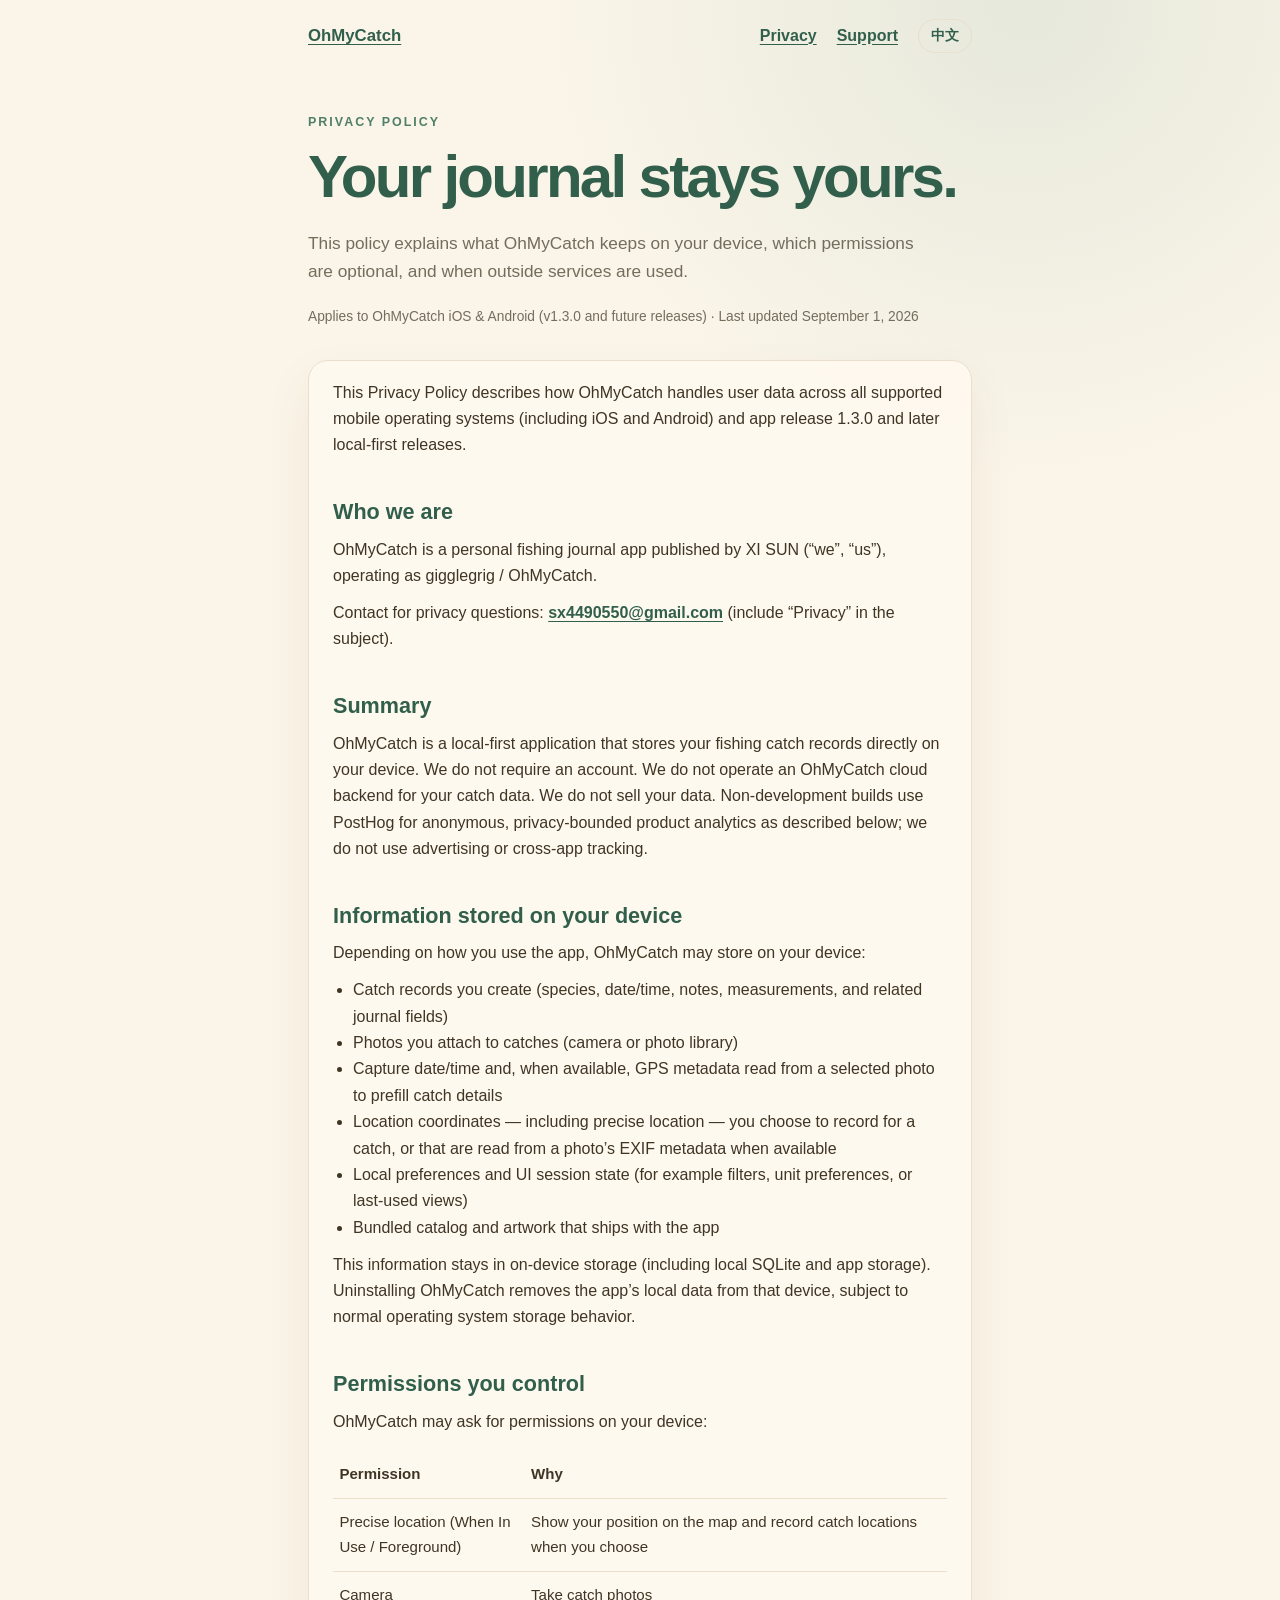
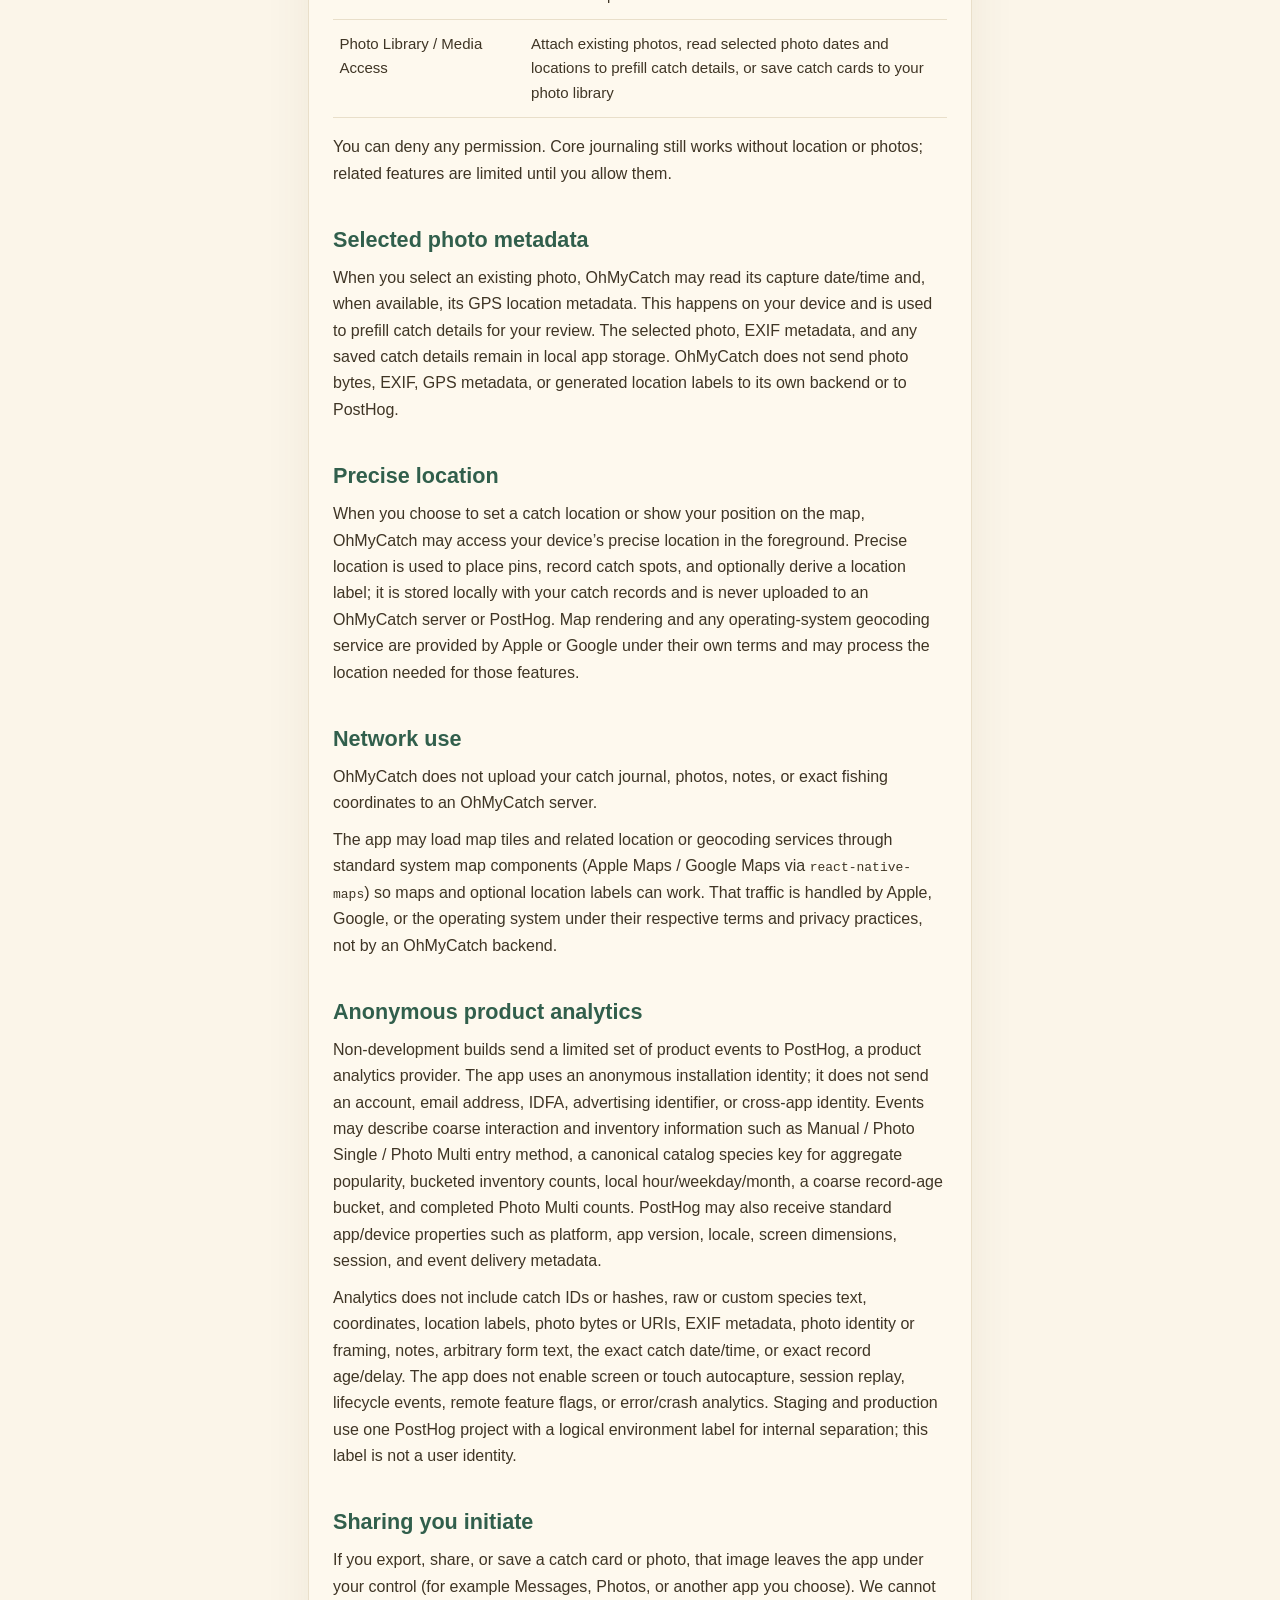
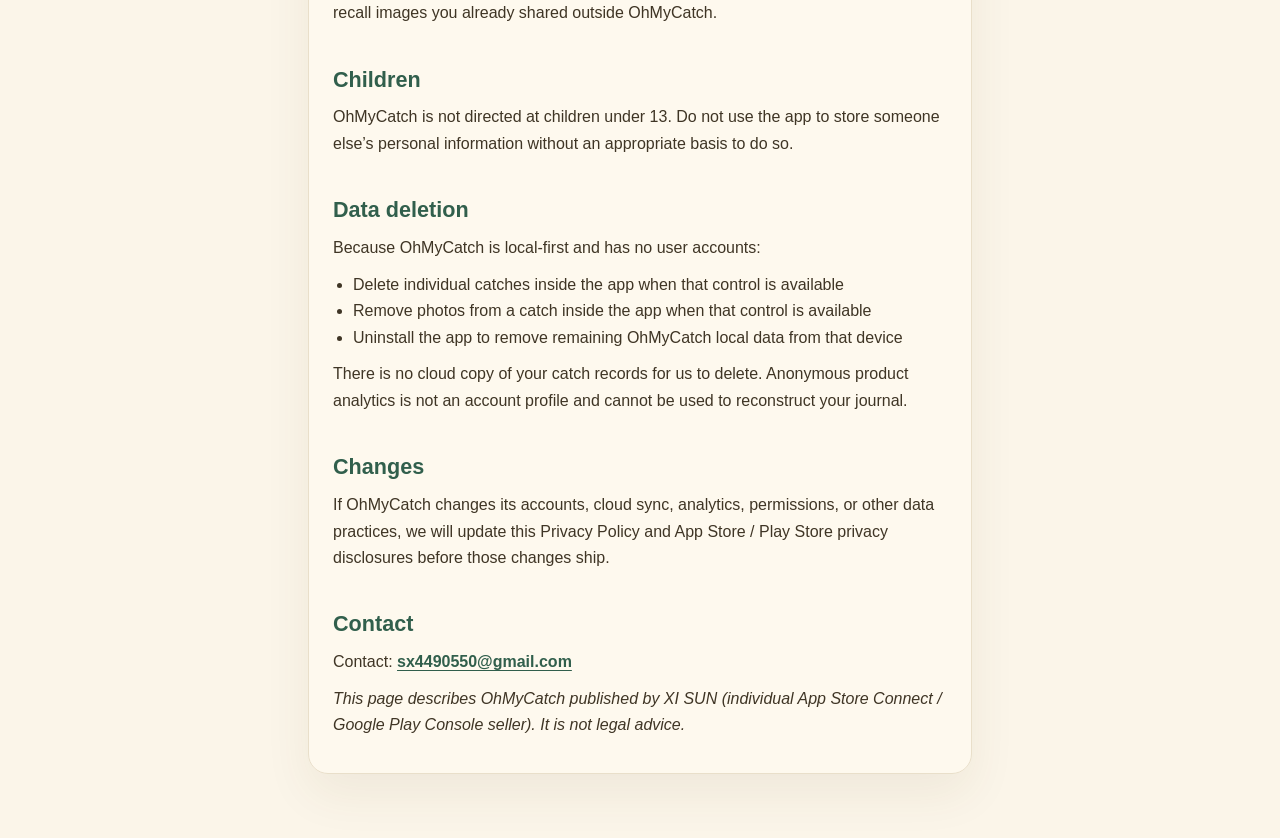
==== commit 4d25da02: "docs(privacy): disclose analytics and photo metadata Update the bilingual release policy for v1.3 se" ====
--- a/docs/privacy.html
+++ b/docs/privacy.html
@@ -20,19 +20,20 @@
   <p class="eyebrow">Privacy Policy</p>
   <h1>Your journal stays yours.</h1>
   <p class="intro">This policy explains what OhMyCatch keeps on your device, which permissions are optional, and when outside services are used.</p>
-  <p class="meta">Applies to OhMyCatch iOS &amp; Android (v1.0.0, v1.1.0, and future releases) · Last updated August 13, 2026</p>
+  <p class="meta">Applies to OhMyCatch iOS &amp; Android (v1.3.0 and future releases) · Last updated September 1, 2026</p>
   <div class="card">
-<p>This Privacy Policy describes how OhMyCatch handles user data across all supported mobile operating systems (including iOS and Android) and all app releases (including version 1.0.0, version 1.1.0, and future local-first releases).</p>
+<p>This Privacy Policy describes how OhMyCatch handles user data across all supported mobile operating systems (including iOS and Android) and app release 1.3.0 and later local-first releases.</p>
 <h2>Who we are</h2>
 <p>OhMyCatch is a personal fishing journal app published by XI SUN (“we”, “us”), operating as gigglegrig / OhMyCatch.</p>
 <p>Contact for privacy questions: <a href="mailto:sx4490550@gmail.com?subject=OhMyCatch%20Privacy">sx4490550@gmail.com</a> (include “Privacy” in the subject).</p>
 <h2>Summary</h2>
-<p>OhMyCatch is a local-first application that stores your fishing catch records directly on your device. We do not require an account. We do not operate an OhMyCatch cloud backend for your catch data. We do not sell your data. We do not use third-party advertising or tracking analytics SDKs.</p>
+<p>OhMyCatch is a local-first application that stores your fishing catch records directly on your device. We do not require an account. We do not operate an OhMyCatch cloud backend for your catch data. We do not sell your data. Non-development builds use PostHog for anonymous, privacy-bounded product analytics as described below; we do not use advertising or cross-app tracking.</p>
 <h2>Information stored on your device</h2>
 <p>Depending on how you use the app, OhMyCatch may store on your device:</p>
 <ul>
 <li>Catch records you create (species, date/time, notes, measurements, and related journal fields)</li>
 <li>Photos you attach to catches (camera or photo library)</li>
+<li>Capture date/time and, when available, GPS metadata read from a selected photo to prefill catch details</li>
 <li>Location coordinates — including precise location — you choose to record for a catch, or that are read from a photo’s EXIF metadata when available</li>
 <li>Local preferences and UI session state (for example filters, unit preferences, or last-used views)</li>
 <li>Bundled catalog and artwork that ships with the app</li>
@@ -44,15 +45,19 @@
 <tr><th>Permission</th><th>Why</th></tr>
 <tr><td>Precise location (When In Use / Foreground)</td><td>Show your position on the map and record catch locations when you choose</td></tr>
 <tr><td>Camera</td><td>Take catch photos</td></tr>
-<tr><td>Photo Library / Media Access</td><td>Attach existing photos to catches or save catch cards to your photo library</td></tr>
+<tr><td>Photo Library / Media Access</td><td>Attach existing photos, read selected photo dates and locations to prefill catch details, or save catch cards to your photo library</td></tr>
 </table>
 <p>You can deny any permission. Core journaling still works without location or photos; related features are limited until you allow them.</p>
+<h2>Selected photo metadata</h2>
+<p>When you select an existing photo, OhMyCatch may read its capture date/time and, when available, its GPS location metadata. This happens on your device and is used to prefill catch details for your review. The selected photo, EXIF metadata, and any saved catch details remain in local app storage. OhMyCatch does not send photo bytes, EXIF, GPS metadata, or generated location labels to its own backend or to PostHog.</p>
 <h2>Precise location</h2>
-<p>When you choose to set a catch location or show your position on the map, OhMyCatch may access your device’s precise location in the foreground. Precise location is used only to place pins and record catch spots; it is stored locally with your catch records and is never uploaded to an OhMyCatch server. Map rendering itself is provided by Apple or Google under their own terms.</p>
+<p>When you choose to set a catch location or show your position on the map, OhMyCatch may access your device’s precise location in the foreground. Precise location is used to place pins, record catch spots, and optionally derive a location label; it is stored locally with your catch records and is never uploaded to an OhMyCatch server or PostHog. Map rendering and any operating-system geocoding service are provided by Apple or Google under their own terms and may process the location needed for those features.</p>
 <h2>Network use</h2>
 <p>OhMyCatch does not upload your catch journal, photos, notes, or exact fishing coordinates to an OhMyCatch server.</p>
-<p>The app may load map tiles and related location services through standard system map components (Apple Maps / Google Maps via <code>react-native-maps</code>) so maps can render. That traffic is handled directly by Apple or Google under their respective terms and privacy practices, not by an OhMyCatch backend.</p>
-<p>There is no OhMyCatch account login, no OhMyCatch cloud backup, no in-app purchases, no advertising network, and no tracking analytics SDK in the app.</p>
+<p>The app may load map tiles and related location or geocoding services through standard system map components (Apple Maps / Google Maps via <code>react-native-maps</code>) so maps and optional location labels can work. That traffic is handled by Apple, Google, or the operating system under their respective terms and privacy practices, not by an OhMyCatch backend.</p>
+<h2>Anonymous product analytics</h2>
+<p>Non-development builds send a limited set of product events to PostHog, a product analytics provider. The app uses an anonymous installation identity; it does not send an account, email address, IDFA, advertising identifier, or cross-app identity. Events may describe coarse interaction and inventory information such as Manual / Photo Single / Photo Multi entry method, a canonical catalog species key for aggregate popularity, bucketed inventory counts, local hour/weekday/month, a coarse record-age bucket, and completed Photo Multi counts. PostHog may also receive standard app/device properties such as platform, app version, locale, screen dimensions, session, and event delivery metadata.</p>
+<p>Analytics does not include catch IDs or hashes, raw or custom species text, coordinates, location labels, photo bytes or URIs, EXIF metadata, photo identity or framing, notes, arbitrary form text, the exact catch date/time, or exact record age/delay. The app does not enable screen or touch autocapture, session replay, lifecycle events, remote feature flags, or error/crash analytics. Staging and production use one PostHog project with a logical environment label for internal separation; this label is not a user identity.</p>
 <h2>Sharing you initiate</h2>
 <p>If you export, share, or save a catch card or photo, that image leaves the app under your control (for example Messages, Photos, or another app you choose). We cannot recall images you already shared outside OhMyCatch.</p>
 <h2>Children</h2>
@@ -64,9 +69,9 @@
 <li>Remove photos from a catch inside the app when that control is available</li>
 <li>Uninstall the app to remove remaining OhMyCatch local data from that device</li>
 </ul>
-<p>There is no cloud copy for us to delete.</p>
+<p>There is no cloud copy of your catch records for us to delete. Anonymous product analytics is not an account profile and cannot be used to reconstruct your journal.</p>
 <h2>Changes</h2>
-<p>If OhMyCatch later adds accounts, cloud sync, analytics, or other data practices in a future update, we will update this Privacy Policy and App Store / Play Store privacy disclosures before those features ship.</p>
+<p>If OhMyCatch changes its accounts, cloud sync, analytics, permissions, or other data practices, we will update this Privacy Policy and App Store / Play Store privacy disclosures before those changes ship.</p>
 <h2>Contact</h2>
 <p>Contact: <a href="mailto:sx4490550@gmail.com?subject=OhMyCatch%20Privacy">sx4490550@gmail.com</a></p>
 <p><em>This page describes OhMyCatch published by XI SUN (individual App Store Connect / Google Play Console seller). It is not legal advice.</em></p>
@@ -76,19 +81,20 @@
   <p class="eyebrow">隐私政策</p>
   <h1>你的日记永远属于你。</h1>
   <p class="intro">本政策说明 OhMyCatch 在你的设备上保存哪些内容、哪些权限是可选的、以及何时会使用外部服务。</p>
-  <p class="meta">适用于 OhMyCatch iOS 与 Android（v1.0.0、v1.1.0 及后续版本）· 最后更新：2026 年 8 月 13 日</p>
+  <p class="meta">适用于 OhMyCatch iOS 与 Android（v1.3.0 及后续版本）· 最后更新：2026 年 9 月 1 日</p>
   <div class="card">
-<p>本隐私政策说明 OhMyCatch 在所有受支持的移动操作系统（包括 iOS 和 Android）以及所有应用版本（包括 1.0.0、1.1.0 及后续本地优先版本）中如何处理用户数据。</p>
+<p>本隐私政策说明 OhMyCatch 在所有受支持的移动操作系统（包括 iOS 和 Android）以及 1.3.0 及后续本地优先版本中如何处理用户数据。</p>
 <h2>我们是谁</h2>
 <p>OhMyCatch 是一款个人钓鱼日记应用，由 XI SUN（“我们”）发布，以 gigglegrig / OhMyCatch 名义运营。</p>
 <p>隐私问题联系方式：<a href="mailto:sx4490550@gmail.com?subject=OhMyCatch%20Privacy">sx4490550@gmail.com</a>（请在主题中注明“Privacy”）。</p>
 <h2>摘要</h2>
-<p>OhMyCatch 是一款本地优先应用，你的钓鱼渔获记录直接保存在设备上。我们不需要账户。我们不为你的渔获数据运营 OhMyCatch 云后端。我们不出售你的数据。我们不使用第三方广告或跟踪分析 SDK。</p>
+<p>OhMyCatch 是一款本地优先应用，你的钓鱼渔获记录直接保存在设备上。我们不需要账户。我们不为你的渔获数据运营 OhMyCatch 云后端。我们不出售你的数据。非开发版本会按照下文说明使用 PostHog 进行匿名且有隐私边界的产品分析；我们不使用广告或跨应用跟踪。</p>
 <h2>保存在设备上的信息</h2>
 <p>根据你的使用方式，OhMyCatch 可能会在设备上保存：</p>
 <ul>
 <li>你创建的渔获记录（鱼种、日期/时间、备注、尺寸及相关的日记字段）</li>
 <li>你附加到渔获的照片（相机或相册）</li>
+<li>从所选照片读取的拍摄日期/时间，以及可用时的 GPS 元数据，用于预填渔获详情</li>
 <li>你选择记录的渔获位置坐标（包括精确位置），或从照片 EXIF 元数据中读取的坐标（如可用）</li>
 <li>本地偏好设置和界面会话状态（例如筛选条件、单位偏好或最近使用的视图）</li>
 <li>随应用内置的图鉴和美术资源</li>
@@ -100,15 +106,19 @@
 <tr><th>权限</th><th>用途</th></tr>
 <tr><td>精确位置（使用时 / 前台）</td><td>在地图上显示你的位置，并在你选择时记录渔获地点</td></tr>
 <tr><td>相机</td><td>拍摄渔获照片</td></tr>
-<tr><td>相册 / 媒体访问</td><td>将已有照片附加到渔获，或将渔获卡片保存到相册</td></tr>
+<tr><td>相册 / 媒体访问</td><td>附加已有照片、读取所选照片的日期和地点以预填渔获详情，或将渔获卡片保存到相册</td></tr>
 </table>
 <p>你可以拒绝任何权限。没有位置或照片，核心日记功能仍然可用；相关功能会在允许权限后恢复。</p>
+<h2>所选照片的元数据</h2>
+<p>当你选择已有照片时，OhMyCatch 可能读取照片的拍摄日期/时间，以及可用时的 GPS 位置元数据。这些处理在你的设备上完成，只用于预填供你确认的渔获详情。所选照片、EXIF 元数据和保存后的渔获详情保存在应用本地存储中。OhMyCatch 不会将照片内容、EXIF、GPS 元数据或生成的位置标签发送到自己的后端或 PostHog。</p>
 <h2>精确位置</h2>
-<p>当你选择设置渔获地点或在地图上显示自己的位置时，OhMyCatch 可能会在前台访问你设备的精确位置。精确位置仅用于放置图钉和记录渔获地点；它与你的渔获记录一起保存在本地，绝不会上传到 OhMyCatch 服务器。地图渲染本身由 Apple 或 Google 按其各自条款提供。</p>
+<p>当你选择设置渔获地点或在地图上显示自己的位置时，OhMyCatch 可能会在前台访问你设备的精确位置。精确位置用于放置图钉、记录渔获地点，并可选择生成位置标签；它与你的渔获记录一起保存在本地，绝不会上传到 OhMyCatch 服务器或 PostHog。地图渲染以及操作系统提供的地理编码服务由 Apple 或 Google 按其各自条款提供，并可能为这些功能处理所需的位置。</p>
 <h2>网络使用</h2>
 <p>OhMyCatch 不会将你的渔获日记、照片、备注或精确钓鱼坐标上传到 OhMyCatch 服务器。</p>
-<p>应用可能通过标准的系统地图组件（通过 <code>react-native-maps</code> 使用 Apple 地图 / Google 地图）加载地图瓦片及相关位置服务，以便地图正常渲染。这部分流量由 Apple 或 Google 按其各自的条款和隐私实践直接处理，而非由 OhMyCatch 后端处理。</p>
-<p>应用中没有任何 OhMyCatch 账户登录、OhMyCatch 云备份、应用内购买、广告网络或跟踪分析 SDK。</p>
+<p>应用可能通过标准的系统地图组件（通过 <code>react-native-maps</code> 使用 Apple 地图 / Google 地图）加载地图瓦片及相关位置或地理编码服务，以便地图和可选的位置标签正常工作。这部分流量由 Apple、Google 或操作系统按其各自的条款和隐私实践处理，而非由 OhMyCatch 后端处理。</p>
+<h2>匿名产品分析</h2>
+<p>非开发版本会向产品分析服务 PostHog 发送有限的产品事件。应用只使用匿名安装身份；不会发送账户、电子邮件地址、IDFA、广告标识符或跨应用身份。事件可能描述粗粒度的交互和库存信息，例如手动 / 单张照片 / 多张照片录入方式、用于汇总受欢迎程度分析的规范图鉴鱼种键、分桶后的库存数量、本地小时/星期几/月、粗粒度的记录年龄分桶，以及已完成的多照片批量导入数量。PostHog 还可能收到平台、应用版本、语言区域、屏幕尺寸、会话和事件传送元数据等标准应用/设备属性。</p>
+<p>分析不会包含渔获 ID 或其哈希、原始或自定义鱼种文本、坐标、位置标签、照片内容或 URI、EXIF 元数据、照片身份或构图、备注、任意表单文本、精确的钓获日期/时间，或精确的记录年龄/延迟。应用不会启用屏幕或触摸自动采集、会话回放、生命周期事件、远程功能开关或错误/崩溃分析。预览和生产使用同一个 PostHog 项目，并用逻辑环境标签做内部隔离；该标签不是用户身份。</p>
 <h2>你主动发起的分享</h2>
 <p>如果你导出、分享或保存渔获卡片或照片，该图片在你的控制下离开应用（例如通过“信息”、相册或其他你选择的应用）。我们无法撤回你已经在 OhMyCatch 之外分享的图片。</p>
 <h2>儿童</h2>
@@ -120,9 +130,9 @@
 <li>在应用中移除渔获的照片（在提供该功能时）</li>
 <li>卸载应用以移除该设备上剩余的 OhMyCatch 本地数据</li>
 </ul>
-<p>我们没有可供删除的云端副本。</p>
+<p>我们没有可供删除的渔获记录云端副本。匿名产品分析不是账户资料，也不能用于重建你的钓鱼日记。</p>
 <h2>变更</h2>
-<p>如果 OhMyCatch 日后在更新中加入账户、云同步、分析或其他数据处理方式，我们会在这些功能上线前更新本隐私政策以及 App Store / Play Store 隐私披露。</p>
+<p>如果 OhMyCatch 更改账户、云同步、分析、权限或其他数据处理方式，我们会在这些变更上线前更新本隐私政策以及 App Store / Play Store 隐私披露。</p>
 <h2>联系方式</h2>
 <p>联系：<a href="mailto:sx4490550@gmail.com?subject=OhMyCatch%20Privacy">sx4490550@gmail.com</a></p>
 <p><em>本页面描述由 XI SUN（个人 App Store Connect / Google Play Console 卖家）发布的 OhMyCatch。本内容不构成法律意见。</em></p>
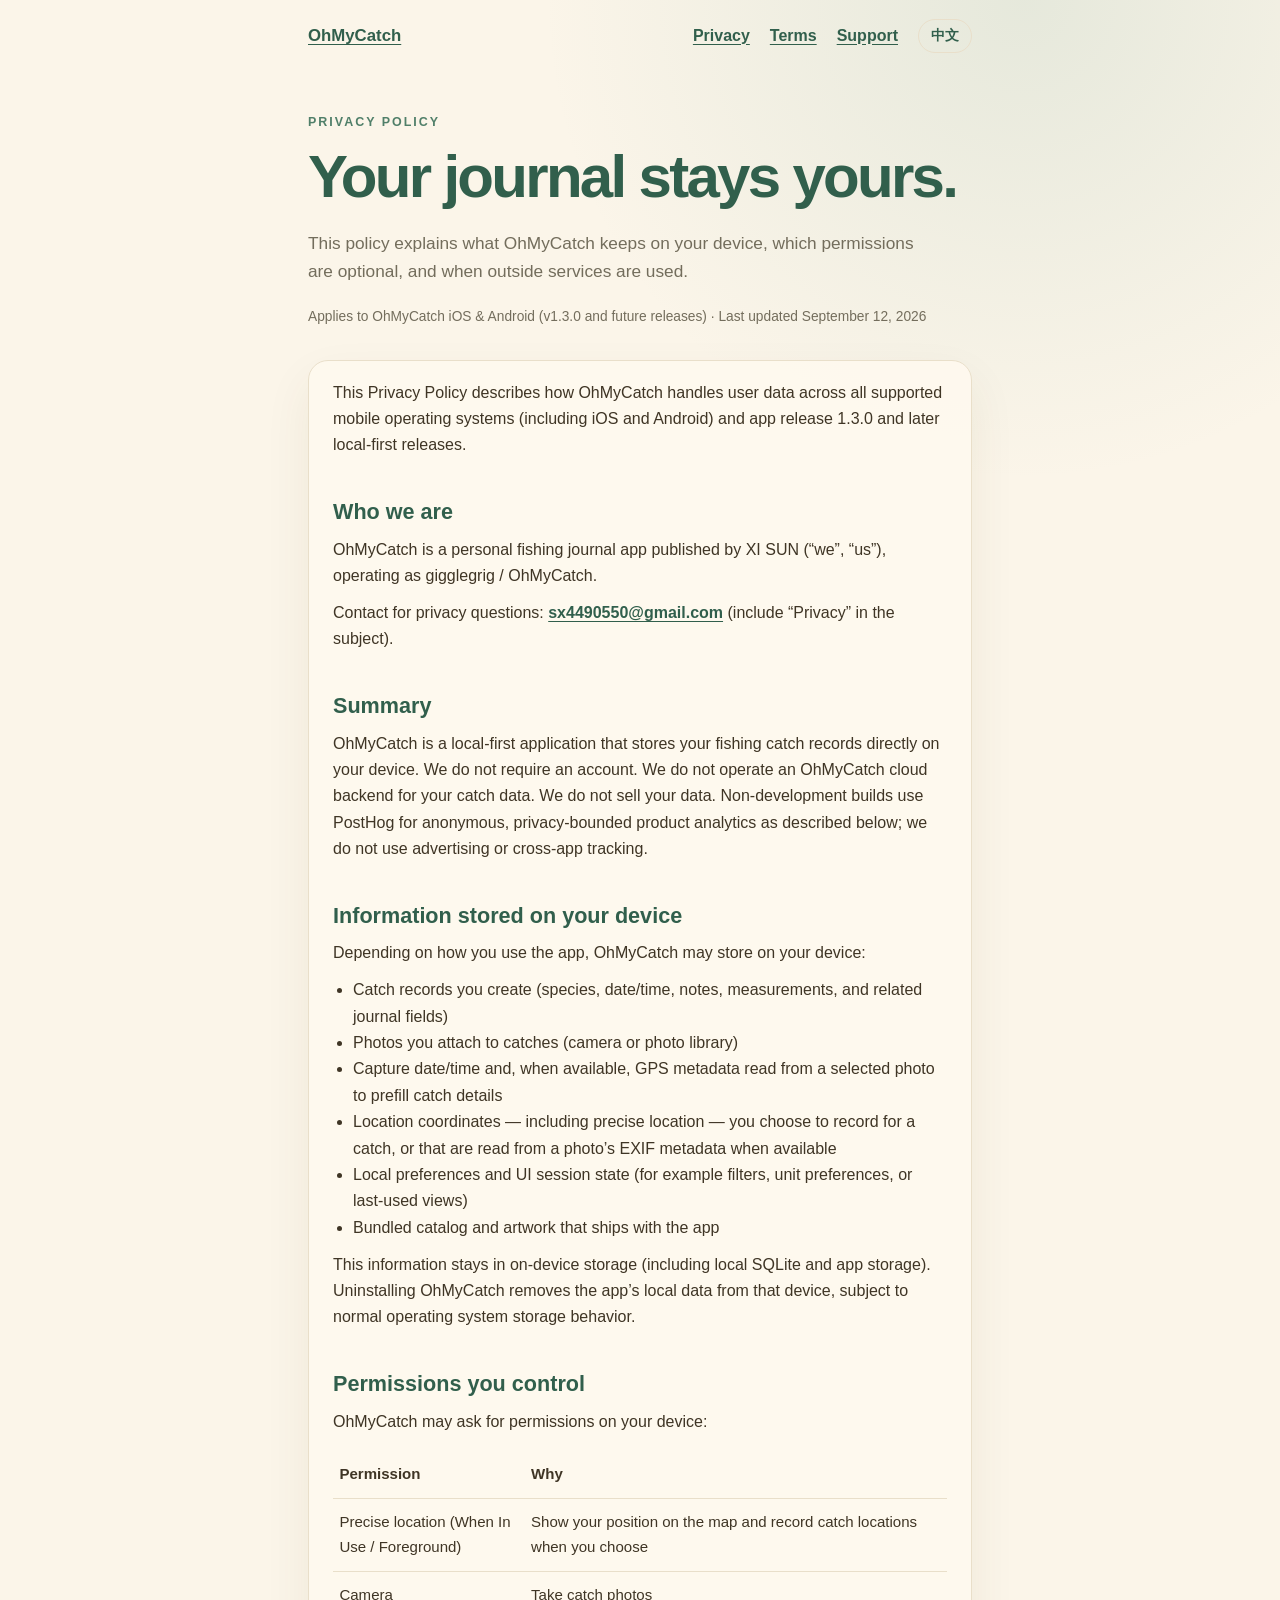
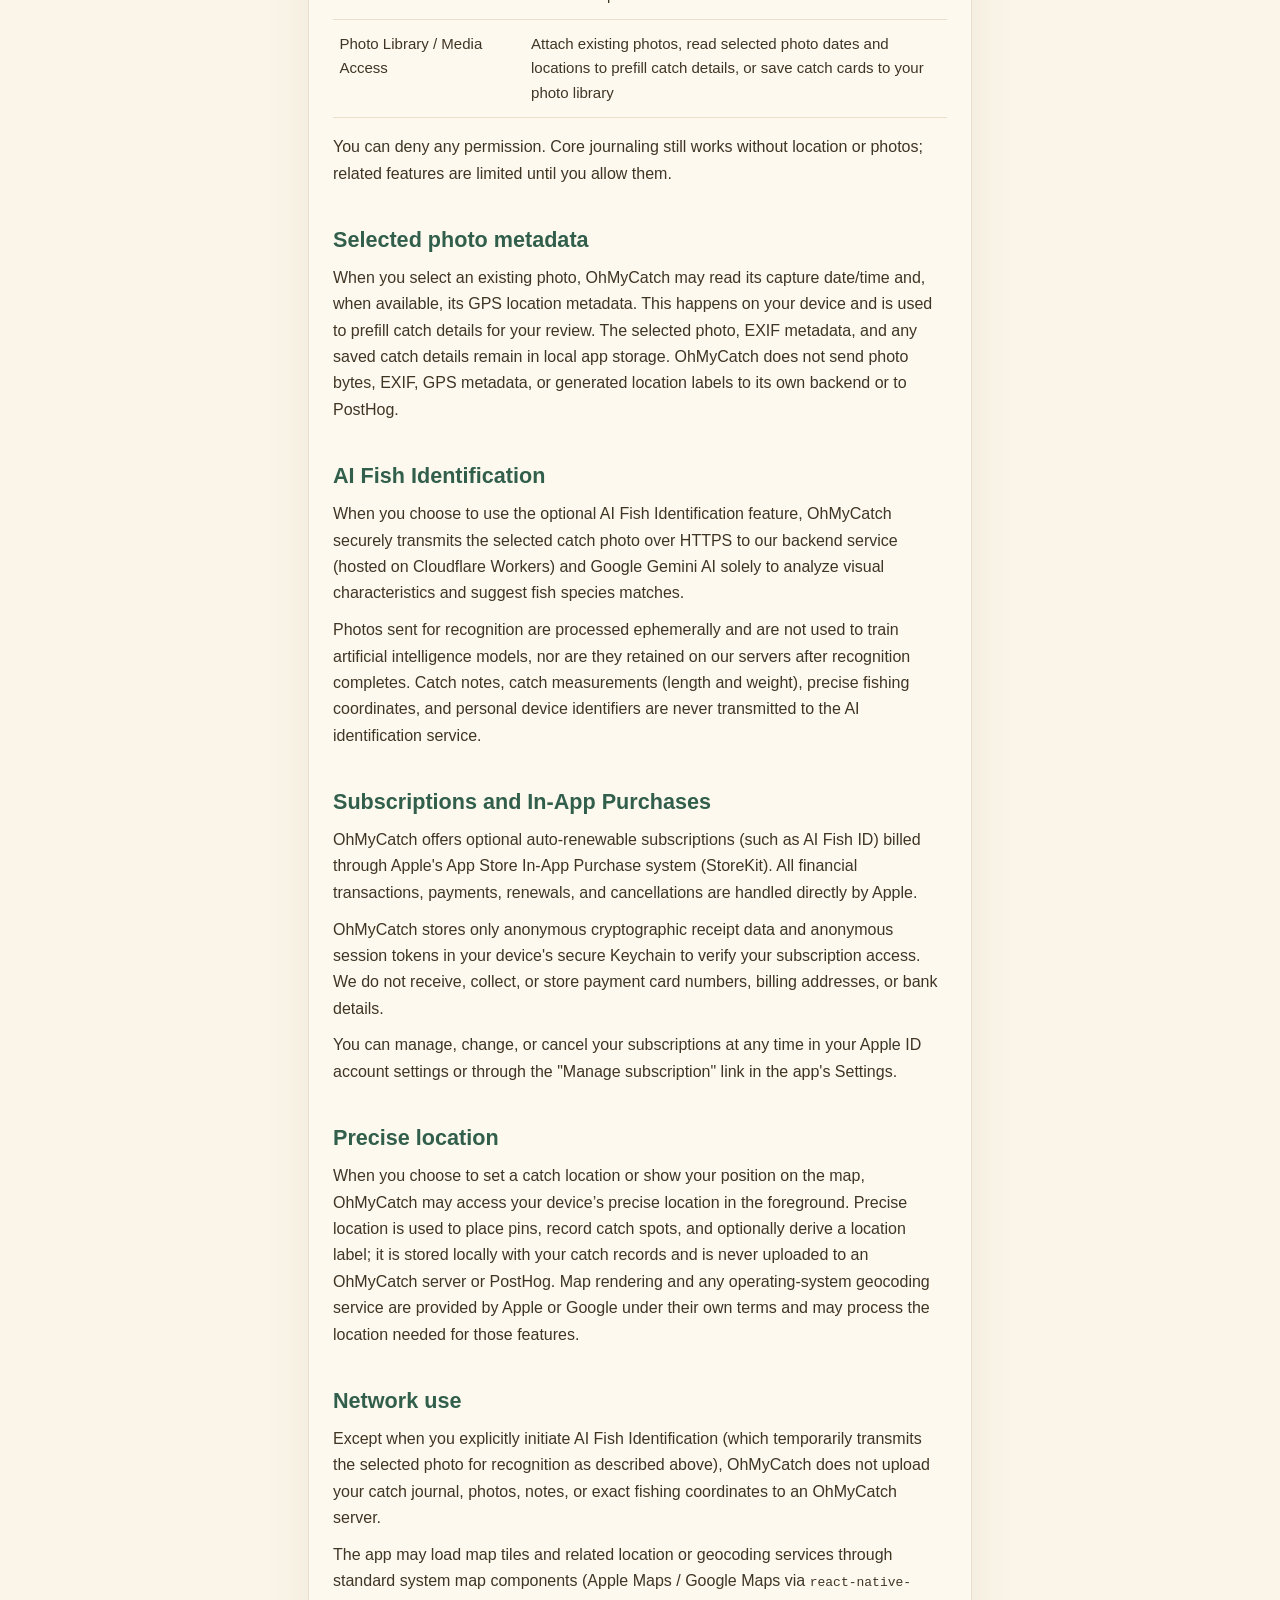
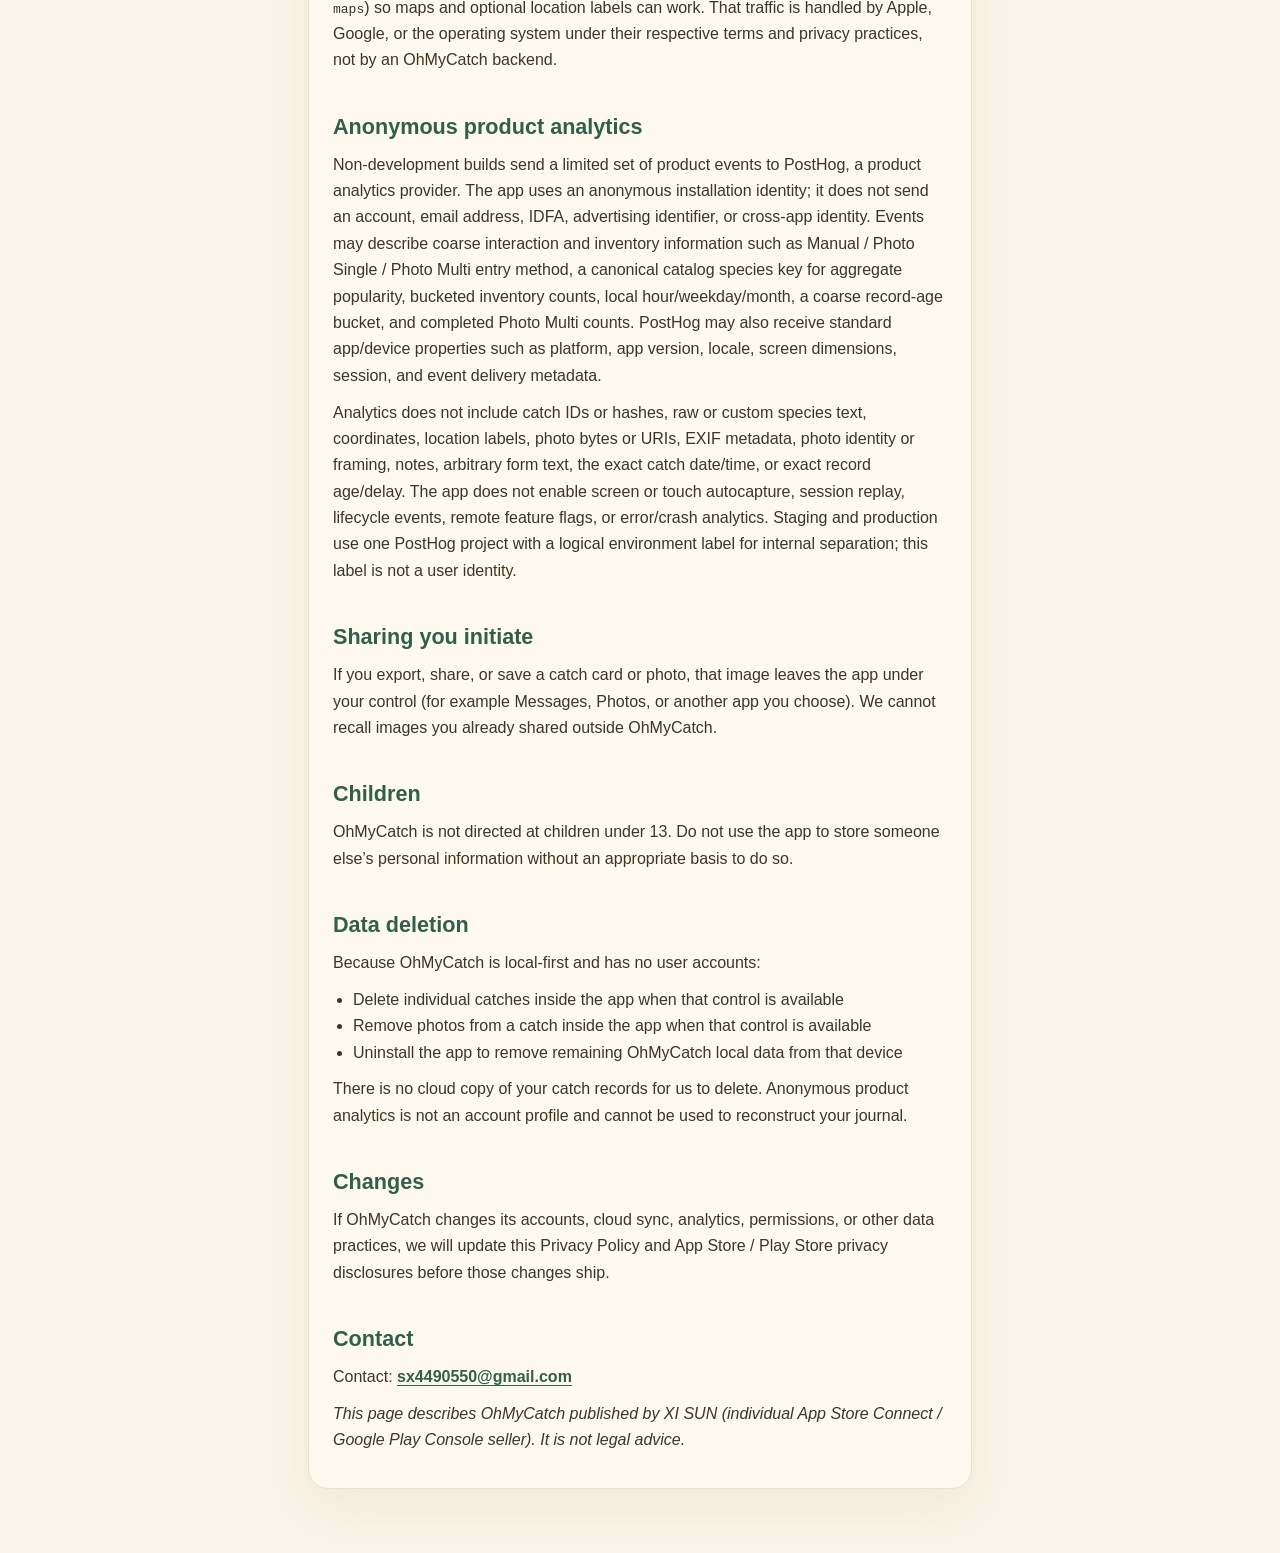
==== commit 60b03b61: "docs: disclose AI fish identification and StoreKit subscriptions, add terms of service" ====
--- a/docs/privacy.html
+++ b/docs/privacy.html
@@ -11,6 +11,8 @@
     <a href="./index.html">OhMyCatch</a>
     <a href="./privacy.html" data-lang="en">Privacy</a>
     <a href="./privacy.html" data-lang="zh">隐私</a>
+    <a href="./terms.html" data-lang="en">Terms</a>
+    <a href="./terms.html" data-lang="zh">条款</a>
     <a href="./support.html" data-lang="en">Support</a>
     <a href="./support.html" data-lang="zh">支持</a>
     <button class="lang-switch" data-lang-switch aria-label="Switch language">中文</button>
@@ -20,7 +22,7 @@
   <p class="eyebrow">Privacy Policy</p>
   <h1>Your journal stays yours.</h1>
   <p class="intro">This policy explains what OhMyCatch keeps on your device, which permissions are optional, and when outside services are used.</p>
-  <p class="meta">Applies to OhMyCatch iOS &amp; Android (v1.3.0 and future releases) · Last updated September 1, 2026</p>
+  <p class="meta">Applies to OhMyCatch iOS &amp; Android (v1.3.0 and future releases) · Last updated September 12, 2026</p>
   <div class="card">
 <p>This Privacy Policy describes how OhMyCatch handles user data across all supported mobile operating systems (including iOS and Android) and app release 1.3.0 and later local-first releases.</p>
 <h2>Who we are</h2>
@@ -50,10 +52,17 @@
 <p>You can deny any permission. Core journaling still works without location or photos; related features are limited until you allow them.</p>
 <h2>Selected photo metadata</h2>
 <p>When you select an existing photo, OhMyCatch may read its capture date/time and, when available, its GPS location metadata. This happens on your device and is used to prefill catch details for your review. The selected photo, EXIF metadata, and any saved catch details remain in local app storage. OhMyCatch does not send photo bytes, EXIF, GPS metadata, or generated location labels to its own backend or to PostHog.</p>
+<h2>AI Fish Identification</h2>
+<p>When you choose to use the optional AI Fish Identification feature, OhMyCatch securely transmits the selected catch photo over HTTPS to our backend service (hosted on Cloudflare Workers) and Google Gemini AI solely to analyze visual characteristics and suggest fish species matches.</p>
+<p>Photos sent for recognition are processed ephemerally and are not used to train artificial intelligence models, nor are they retained on our servers after recognition completes. Catch notes, catch measurements (length and weight), precise fishing coordinates, and personal device identifiers are never transmitted to the AI identification service.</p>
+<h2>Subscriptions and In-App Purchases</h2>
+<p>OhMyCatch offers optional auto-renewable subscriptions (such as AI Fish ID) billed through Apple's App Store In-App Purchase system (StoreKit). All financial transactions, payments, renewals, and cancellations are handled directly by Apple.</p>
+<p>OhMyCatch stores only anonymous cryptographic receipt data and anonymous session tokens in your device's secure Keychain to verify your subscription access. We do not receive, collect, or store payment card numbers, billing addresses, or bank details.</p>
+<p>You can manage, change, or cancel your subscriptions at any time in your Apple ID account settings or through the "Manage subscription" link in the app's Settings.</p>
 <h2>Precise location</h2>
 <p>When you choose to set a catch location or show your position on the map, OhMyCatch may access your device’s precise location in the foreground. Precise location is used to place pins, record catch spots, and optionally derive a location label; it is stored locally with your catch records and is never uploaded to an OhMyCatch server or PostHog. Map rendering and any operating-system geocoding service are provided by Apple or Google under their own terms and may process the location needed for those features.</p>
 <h2>Network use</h2>
-<p>OhMyCatch does not upload your catch journal, photos, notes, or exact fishing coordinates to an OhMyCatch server.</p>
+<p>Except when you explicitly initiate AI Fish Identification (which temporarily transmits the selected photo for recognition as described above), OhMyCatch does not upload your catch journal, photos, notes, or exact fishing coordinates to an OhMyCatch server.</p>
 <p>The app may load map tiles and related location or geocoding services through standard system map components (Apple Maps / Google Maps via <code>react-native-maps</code>) so maps and optional location labels can work. That traffic is handled by Apple, Google, or the operating system under their respective terms and privacy practices, not by an OhMyCatch backend.</p>
 <h2>Anonymous product analytics</h2>
 <p>Non-development builds send a limited set of product events to PostHog, a product analytics provider. The app uses an anonymous installation identity; it does not send an account, email address, IDFA, advertising identifier, or cross-app identity. Events may describe coarse interaction and inventory information such as Manual / Photo Single / Photo Multi entry method, a canonical catalog species key for aggregate popularity, bucketed inventory counts, local hour/weekday/month, a coarse record-age bucket, and completed Photo Multi counts. PostHog may also receive standard app/device properties such as platform, app version, locale, screen dimensions, session, and event delivery metadata.</p>
@@ -81,7 +90,7 @@
   <p class="eyebrow">隐私政策</p>
   <h1>你的日记永远属于你。</h1>
   <p class="intro">本政策说明 OhMyCatch 在你的设备上保存哪些内容、哪些权限是可选的、以及何时会使用外部服务。</p>
-  <p class="meta">适用于 OhMyCatch iOS 与 Android（v1.3.0 及后续版本）· 最后更新：2026 年 9 月 1 日</p>
+  <p class="meta">适用于 OhMyCatch iOS 与 Android（v1.3.0 及后续版本）· 最后更新：2026 年 9 月 12 日</p>
   <div class="card">
 <p>本隐私政策说明 OhMyCatch 在所有受支持的移动操作系统（包括 iOS 和 Android）以及 1.3.0 及后续本地优先版本中如何处理用户数据。</p>
 <h2>我们是谁</h2>
@@ -111,10 +120,17 @@
 <p>你可以拒绝任何权限。没有位置或照片，核心日记功能仍然可用；相关功能会在允许权限后恢复。</p>
 <h2>所选照片的元数据</h2>
 <p>当你选择已有照片时，OhMyCatch 可能读取照片的拍摄日期/时间，以及可用时的 GPS 位置元数据。这些处理在你的设备上完成，只用于预填供你确认的渔获详情。所选照片、EXIF 元数据和保存后的渔获详情保存在应用本地存储中。OhMyCatch 不会将照片内容、EXIF、GPS 元数据或生成的位置标签发送到自己的后端或 PostHog。</p>
+<h2>AI 鱼种识别</h2>
+<p>当你选择使用可选的 AI 鱼种识别功能时，OhMyCatch 会通过 HTTPS 安全将所选渔获照片传输至我们的后端服务（托管于 Cloudflare Workers），并通过 Google Gemini AI 进行视觉特征分析以提供鱼种候选建议。</p>
+<p>用于识别的照片仅在单次请求期间进行瞬态实时处理，绝不用于训练第三方人工智能模型，也不会在识别完成后保留在我们的服务器上。你的渔获备注、测量数据（长度与重量）、精确钓点坐标及个人设备标识绝不会发送给 AI 识别服务。</p>
+<h2>应用内购买与自动续期订阅</h2>
+<p>OhMyCatch 通过 Apple App Store 应用内购买系统（StoreKit）提供可选的自动续期订阅（如 AI 鱼种识别）。所有金融交易、扣费结算、续期及取消均由 Apple 直接处理。</p>
+<p>OhMyCatch 仅在设备的安全钥匙串（Keychain）中本地存储匿名的加密收据数据和会话令牌，用于验证你的订阅权限。我们不会接收、收集或存储支付卡号、账单地址或任何银行信息。</p>
+<p>你可以随时通过 Apple ID 账户设置或应用内“设置”中的“管理订阅”入口查看、管理或取消订阅。</p>
 <h2>精确位置</h2>
 <p>当你选择设置渔获地点或在地图上显示自己的位置时，OhMyCatch 可能会在前台访问你设备的精确位置。精确位置用于放置图钉、记录渔获地点，并可选择生成位置标签；它与你的渔获记录一起保存在本地，绝不会上传到 OhMyCatch 服务器或 PostHog。地图渲染以及操作系统提供的地理编码服务由 Apple 或 Google 按其各自条款提供，并可能为这些功能处理所需的位置。</p>
 <h2>网络使用</h2>
-<p>OhMyCatch 不会将你的渔获日记、照片、备注或精确钓鱼坐标上传到 OhMyCatch 服务器。</p>
+<p>除了你明确发起 AI 鱼种识别（此时会如上文所述临时传输所选照片用于识别）之外，OhMyCatch 不会将你的渔获日记、照片、备注或精确钓鱼坐标上传到 OhMyCatch 服务器。</p>
 <p>应用可能通过标准的系统地图组件（通过 <code>react-native-maps</code> 使用 Apple 地图 / Google 地图）加载地图瓦片及相关位置或地理编码服务，以便地图和可选的位置标签正常工作。这部分流量由 Apple、Google 或操作系统按其各自的条款和隐私实践处理，而非由 OhMyCatch 后端处理。</p>
 <h2>匿名产品分析</h2>
 <p>非开发版本会向产品分析服务 PostHog 发送有限的产品事件。应用只使用匿名安装身份；不会发送账户、电子邮件地址、IDFA、广告标识符或跨应用身份。事件可能描述粗粒度的交互和库存信息，例如手动 / 单张照片 / 多张照片录入方式、用于汇总受欢迎程度分析的规范图鉴鱼种键、分桶后的库存数量、本地小时/星期几/月、粗粒度的记录年龄分桶，以及已完成的多照片批量导入数量。PostHog 还可能收到平台、应用版本、语言区域、屏幕尺寸、会话和事件传送元数据等标准应用/设备属性。</p>
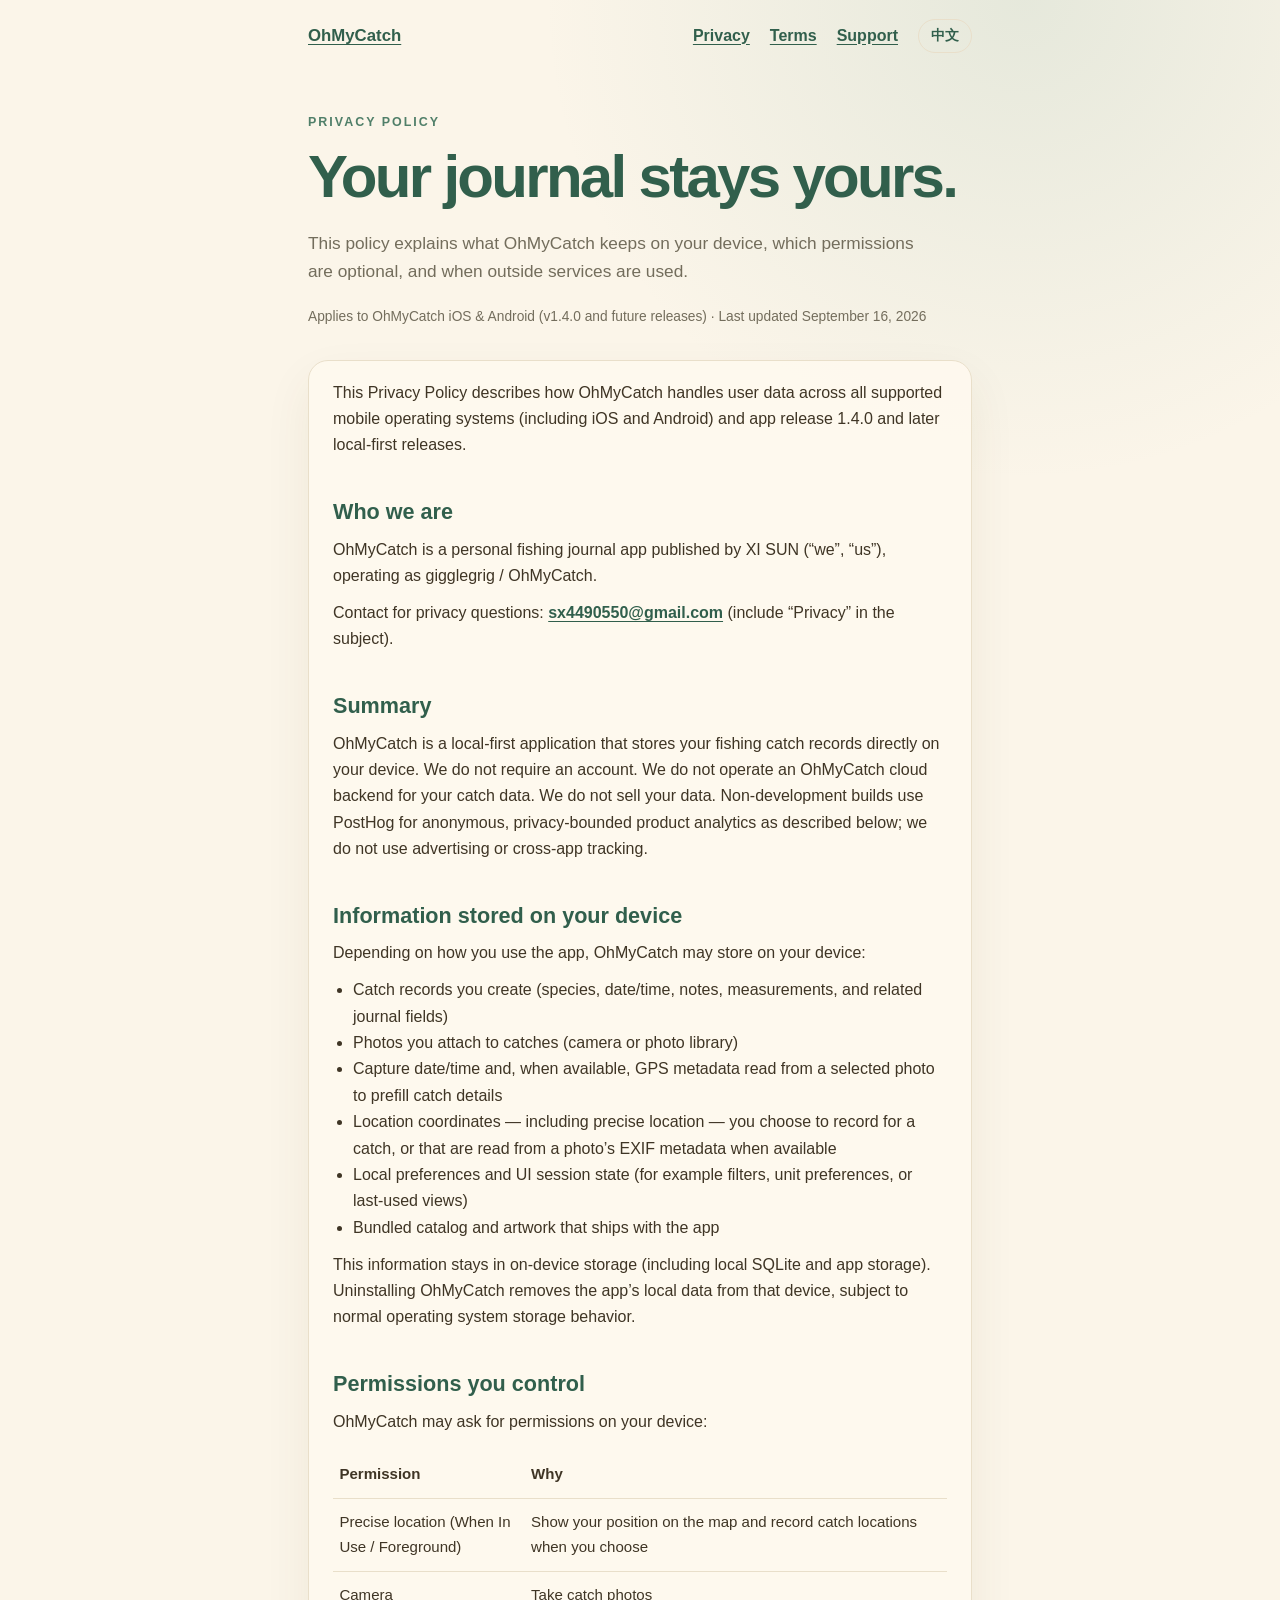
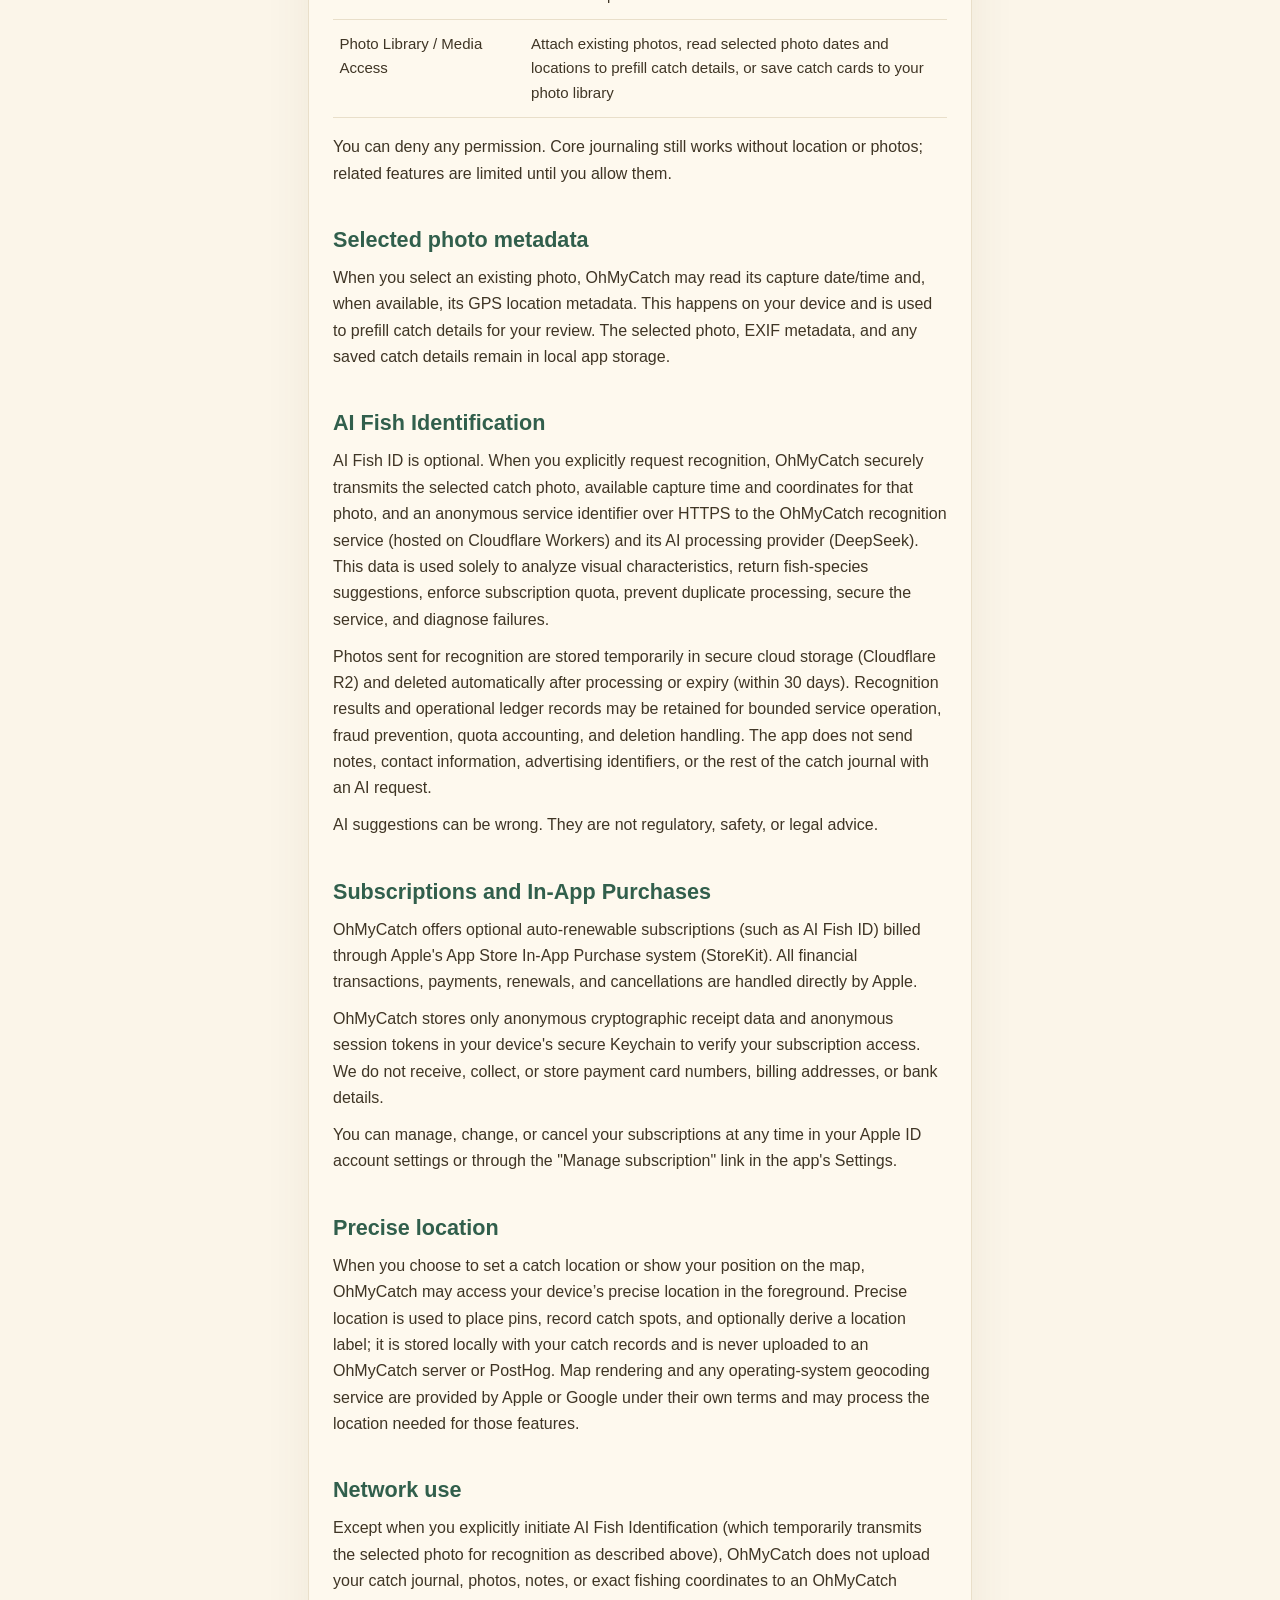
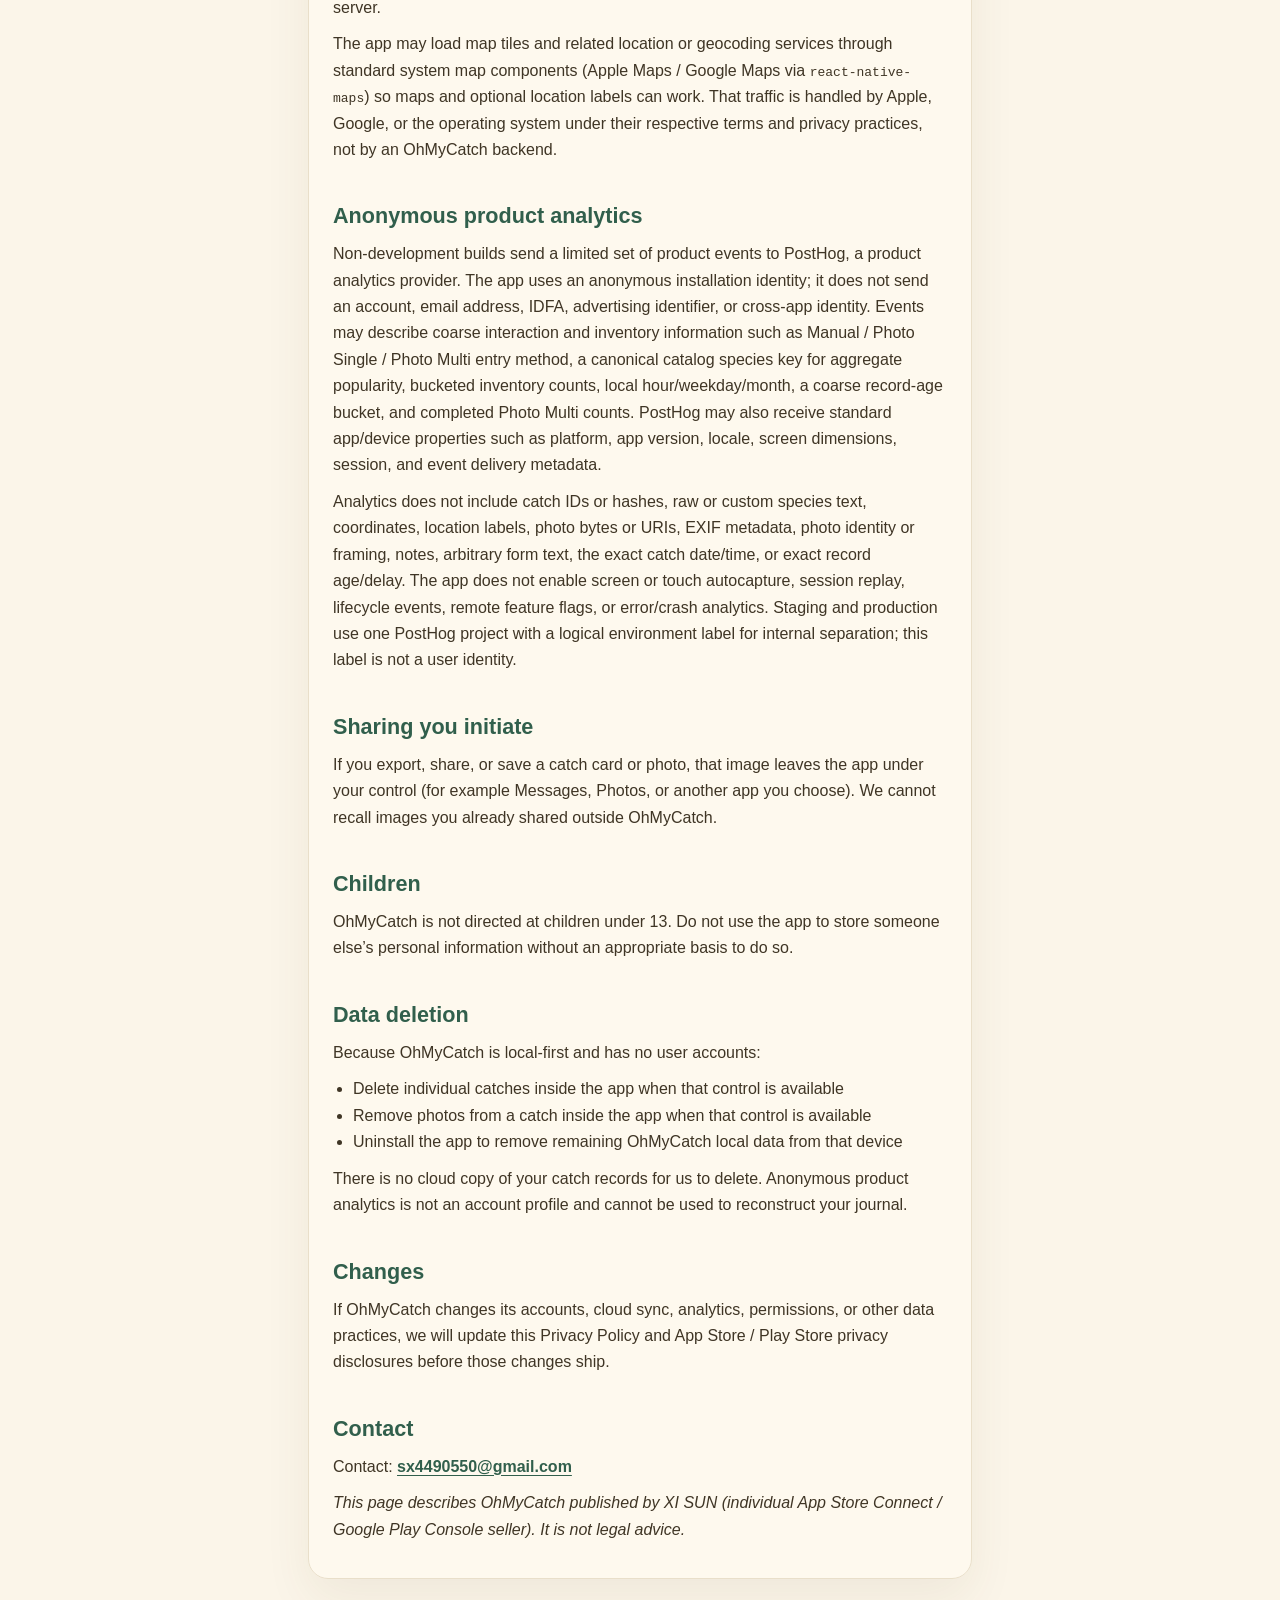
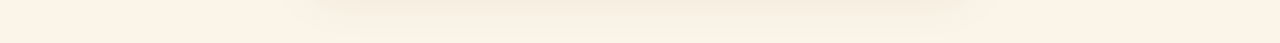
==== commit 13e6b1c6: "docs(v1.4): update privacy policy, terms, and support for v1.4 release" ====
--- a/docs/privacy.html
+++ b/docs/privacy.html
@@ -22,9 +22,9 @@
   <p class="eyebrow">Privacy Policy</p>
   <h1>Your journal stays yours.</h1>
   <p class="intro">This policy explains what OhMyCatch keeps on your device, which permissions are optional, and when outside services are used.</p>
-  <p class="meta">Applies to OhMyCatch iOS &amp; Android (v1.3.0 and future releases) · Last updated September 12, 2026</p>
+  <p class="meta">Applies to OhMyCatch iOS &amp; Android (v1.4.0 and future releases) · Last updated September 16, 2026</p>
   <div class="card">
-<p>This Privacy Policy describes how OhMyCatch handles user data across all supported mobile operating systems (including iOS and Android) and app release 1.3.0 and later local-first releases.</p>
+<p>This Privacy Policy describes how OhMyCatch handles user data across all supported mobile operating systems (including iOS and Android) and app release 1.4.0 and later local-first releases.</p>
 <h2>Who we are</h2>
 <p>OhMyCatch is a personal fishing journal app published by XI SUN (“we”, “us”), operating as gigglegrig / OhMyCatch.</p>
 <p>Contact for privacy questions: <a href="mailto:sx4490550@gmail.com?subject=OhMyCatch%20Privacy">sx4490550@gmail.com</a> (include “Privacy” in the subject).</p>
@@ -51,10 +51,11 @@
 </table>
 <p>You can deny any permission. Core journaling still works without location or photos; related features are limited until you allow them.</p>
 <h2>Selected photo metadata</h2>
-<p>When you select an existing photo, OhMyCatch may read its capture date/time and, when available, its GPS location metadata. This happens on your device and is used to prefill catch details for your review. The selected photo, EXIF metadata, and any saved catch details remain in local app storage. OhMyCatch does not send photo bytes, EXIF, GPS metadata, or generated location labels to its own backend or to PostHog.</p>
+<p>When you select an existing photo, OhMyCatch may read its capture date/time and, when available, its GPS location metadata. This happens on your device and is used to prefill catch details for your review. The selected photo, EXIF metadata, and any saved catch details remain in local app storage.</p>
 <h2>AI Fish Identification</h2>
-<p>When you choose to use the optional AI Fish Identification feature, OhMyCatch securely transmits the selected catch photo over HTTPS to our backend service (hosted on Cloudflare Workers) and Google Gemini AI solely to analyze visual characteristics and suggest fish species matches.</p>
-<p>Photos sent for recognition are processed ephemerally and are not used to train artificial intelligence models, nor are they retained on our servers after recognition completes. Catch notes, catch measurements (length and weight), precise fishing coordinates, and personal device identifiers are never transmitted to the AI identification service.</p>
+<p>AI Fish ID is optional. When you explicitly request recognition, OhMyCatch securely transmits the selected catch photo, available capture time and coordinates for that photo, and an anonymous service identifier over HTTPS to the OhMyCatch recognition service (hosted on Cloudflare Workers) and its AI processing provider (DeepSeek). This data is used solely to analyze visual characteristics, return fish-species suggestions, enforce subscription quota, prevent duplicate processing, secure the service, and diagnose failures.</p>
+<p>Photos sent for recognition are stored temporarily in secure cloud storage (Cloudflare R2) and deleted automatically after processing or expiry (within 30 days). Recognition results and operational ledger records may be retained for bounded service operation, fraud prevention, quota accounting, and deletion handling. The app does not send notes, contact information, advertising identifiers, or the rest of the catch journal with an AI request.</p>
+<p>AI suggestions can be wrong. They are not regulatory, safety, or legal advice.</p>
 <h2>Subscriptions and In-App Purchases</h2>
 <p>OhMyCatch offers optional auto-renewable subscriptions (such as AI Fish ID) billed through Apple's App Store In-App Purchase system (StoreKit). All financial transactions, payments, renewals, and cancellations are handled directly by Apple.</p>
 <p>OhMyCatch stores only anonymous cryptographic receipt data and anonymous session tokens in your device's secure Keychain to verify your subscription access. We do not receive, collect, or store payment card numbers, billing addresses, or bank details.</p>
@@ -90,9 +91,9 @@
   <p class="eyebrow">隐私政策</p>
   <h1>你的日记永远属于你。</h1>
   <p class="intro">本政策说明 OhMyCatch 在你的设备上保存哪些内容、哪些权限是可选的、以及何时会使用外部服务。</p>
-  <p class="meta">适用于 OhMyCatch iOS 与 Android（v1.3.0 及后续版本）· 最后更新：2026 年 9 月 12 日</p>
+  <p class="meta">适用于 OhMyCatch iOS 与 Android（v1.4.0 及后续版本）· 最后更新：2026 年 9 月 16 日</p>
   <div class="card">
-<p>本隐私政策说明 OhMyCatch 在所有受支持的移动操作系统（包括 iOS 和 Android）以及 1.3.0 及后续本地优先版本中如何处理用户数据。</p>
+<p>本隐私政策说明 OhMyCatch 在所有受支持的移动操作系统（包括 iOS 和 Android）以及 1.4.0 及后续本地优先版本中如何处理用户数据。</p>
 <h2>我们是谁</h2>
 <p>OhMyCatch 是一款个人钓鱼日记应用，由 XI SUN（“我们”）发布，以 gigglegrig / OhMyCatch 名义运营。</p>
 <p>隐私问题联系方式：<a href="mailto:sx4490550@gmail.com?subject=OhMyCatch%20Privacy">sx4490550@gmail.com</a>（请在主题中注明“Privacy”）。</p>
@@ -119,10 +120,11 @@
 </table>
 <p>你可以拒绝任何权限。没有位置或照片，核心日记功能仍然可用；相关功能会在允许权限后恢复。</p>
 <h2>所选照片的元数据</h2>
-<p>当你选择已有照片时，OhMyCatch 可能读取照片的拍摄日期/时间，以及可用时的 GPS 位置元数据。这些处理在你的设备上完成，只用于预填供你确认的渔获详情。所选照片、EXIF 元数据和保存后的渔获详情保存在应用本地存储中。OhMyCatch 不会将照片内容、EXIF、GPS 元数据或生成的位置标签发送到自己的后端或 PostHog。</p>
+<p>当你选择已有照片时，OhMyCatch 可能读取照片的拍摄日期/时间，以及可用时的 GPS 位置元数据。这些处理在你的设备上完成，只用于预填供你确认的渔获详情。所选照片、EXIF 元数据和保存后的渔获详情保存在应用本地存储中。</p>
 <h2>AI 鱼种识别</h2>
-<p>当你选择使用可选的 AI 鱼种识别功能时，OhMyCatch 会通过 HTTPS 安全将所选渔获照片传输至我们的后端服务（托管于 Cloudflare Workers），并通过 Google Gemini AI 进行视觉特征分析以提供鱼种候选建议。</p>
-<p>用于识别的照片仅在单次请求期间进行瞬态实时处理，绝不用于训练第三方人工智能模型，也不会在识别完成后保留在我们的服务器上。你的渔获备注、测量数据（长度与重量）、精确钓点坐标及个人设备标识绝不会发送给 AI 识别服务。</p>
+<p>AI 鱼种识别功能为可选服务。当你明确发起识别请求时，OhMyCatch 会通过 HTTPS 安全地将所选照片、该照片可用的拍摄时间与坐标上下文，以及匿名服务标识传输至 OhMyCatch 识别服务（托管于 Cloudflare Workers）及其 AI 处理提供商（DeepSeek）。该数据仅用于分析视觉特征、返回鱼种建议、执行订阅配额管理、防止重复处理、保障服务安全以及排查故障。</p>
+<p>发送用于识别的照片将临时保存在安全的云存储（Cloudflare R2）中，并在处理完成或过期后自动删除（最长 30 天）。识别结果与运行日志可能会在限定期限内保留以用于服务运行、反欺诈与配额核算。应用不会将你的个人备注、联系信息、广告标识符或其余日记内容随 AI 请求发送。</p>
+<p>AI 识别建议可能存在误差，不构成官方物种鉴定、垂钓法规或安全合规建议。</p>
 <h2>应用内购买与自动续期订阅</h2>
 <p>OhMyCatch 通过 Apple App Store 应用内购买系统（StoreKit）提供可选的自动续期订阅（如 AI 鱼种识别）。所有金融交易、扣费结算、续期及取消均由 Apple 直接处理。</p>
 <p>OhMyCatch 仅在设备的安全钥匙串（Keychain）中本地存储匿名的加密收据数据和会话令牌，用于验证你的订阅权限。我们不会接收、收集或存储支付卡号、账单地址或任何银行信息。</p>
